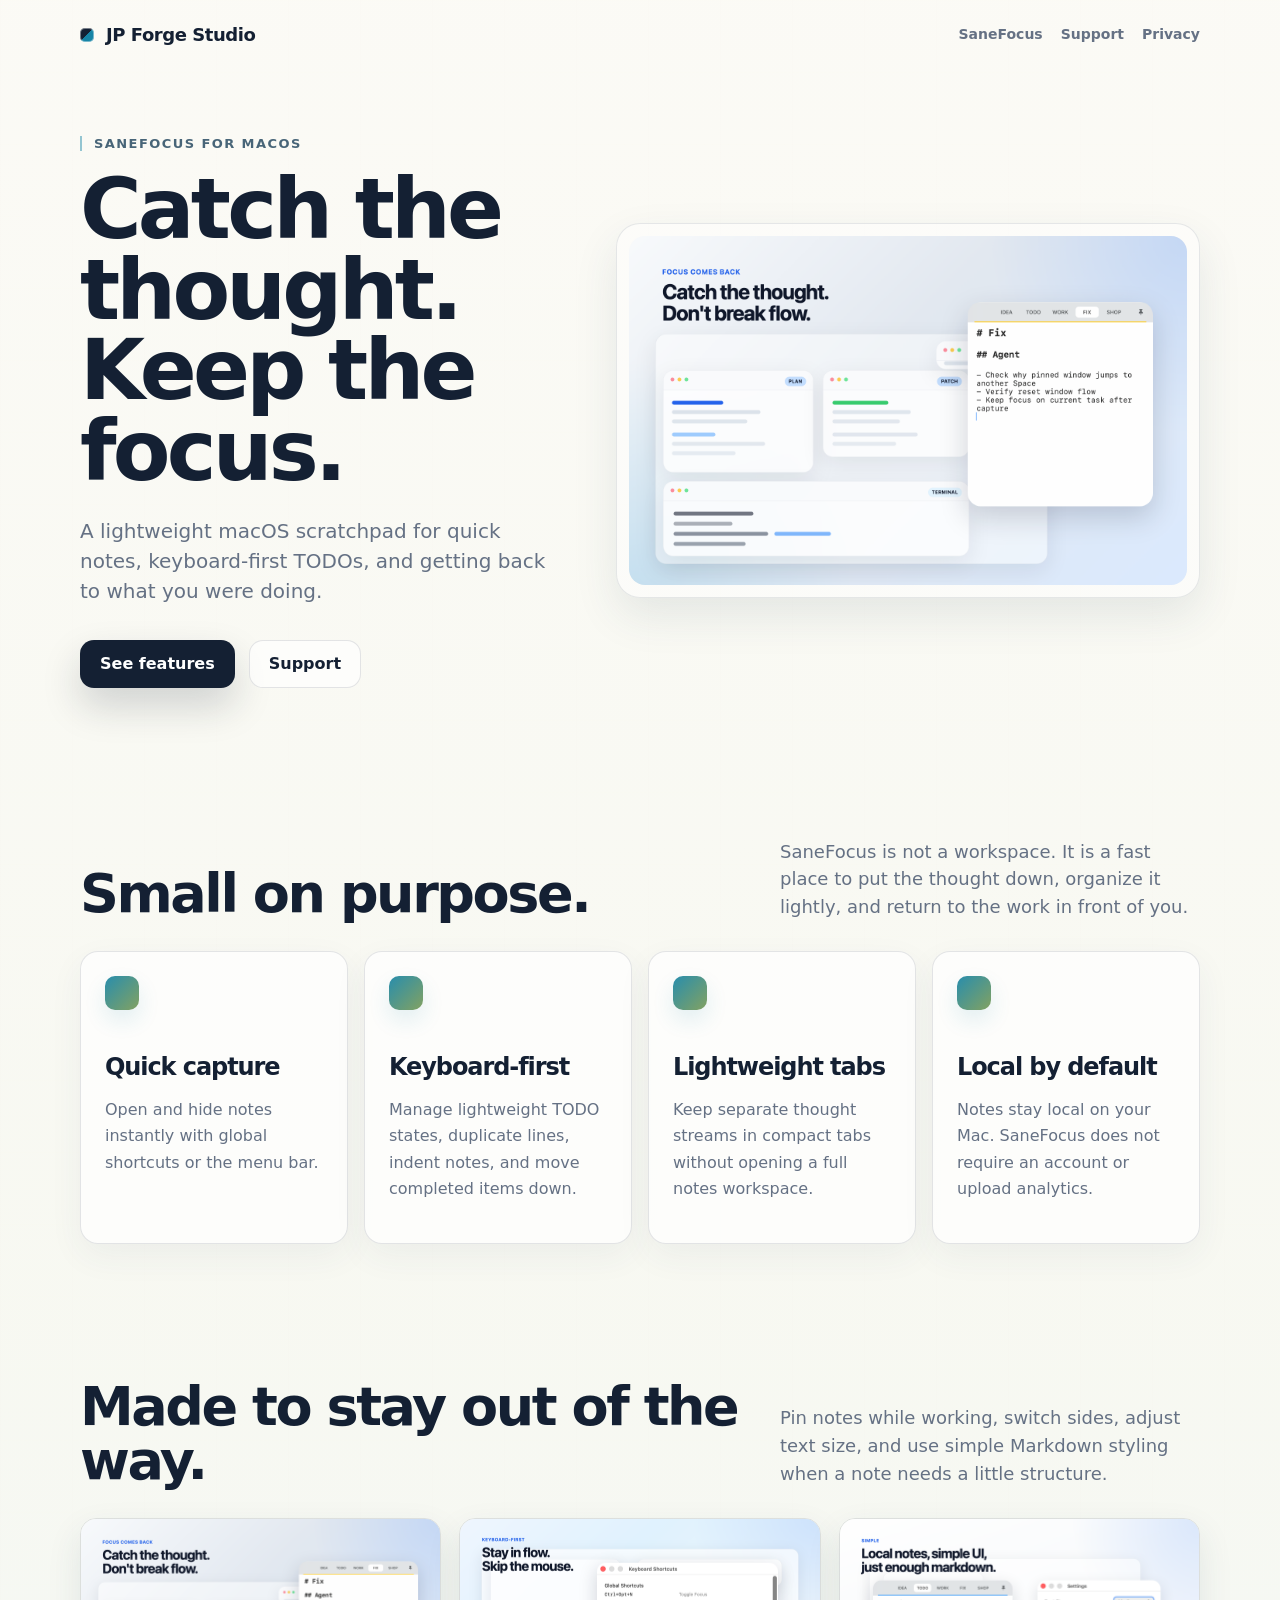
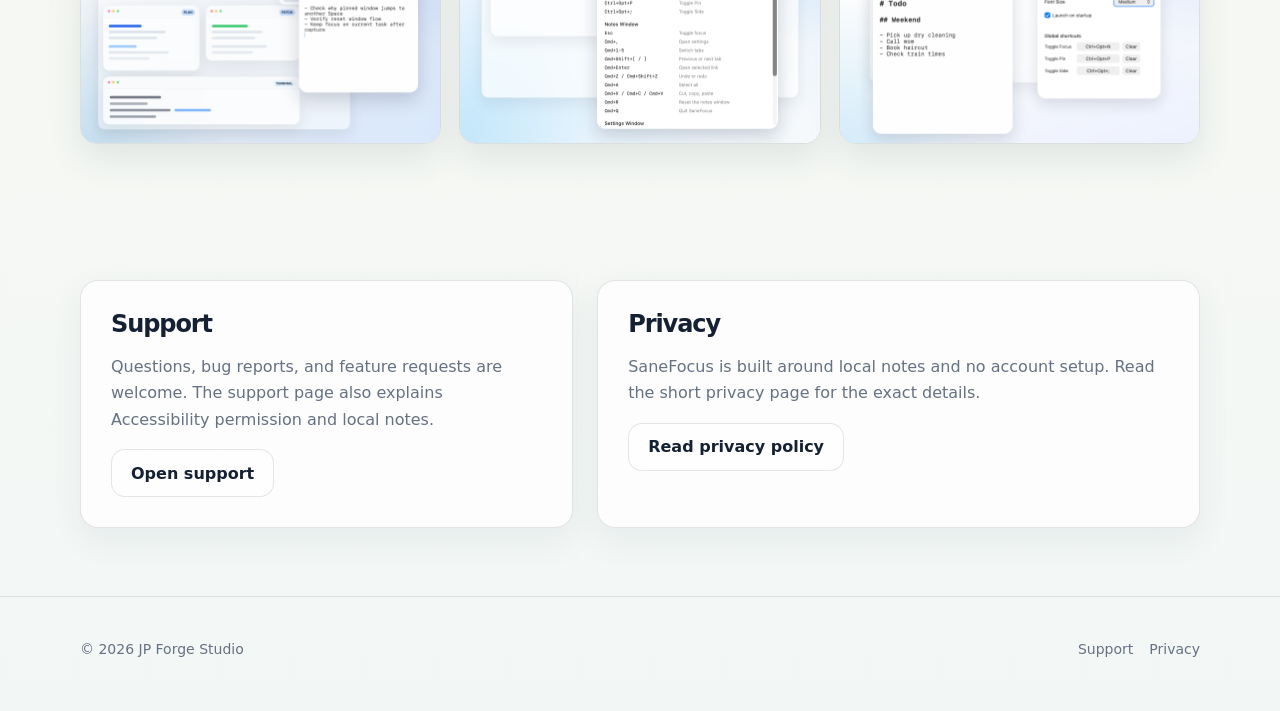
==== sanefocus/index.html @ fa5e4990 "Refine site visual tone" ====
<!doctype html>
<html lang="en">
  <head>
    <meta charset="utf-8">
    <meta name="viewport" content="width=device-width, initial-scale=1">
    <title>SaneFocus - Quick notes without losing focus</title>
    <meta name="description" content="SaneFocus is a lightweight macOS scratchpad for quick notes, keyboard-first TODOs, and getting back to what you were doing.">
    <link rel="icon" href="/assets/icons/favicon.svg" type="image/svg+xml">
    <link rel="stylesheet" href="/styles.css">
  </head>
  <body>
    <header class="shell nav">
      <a class="brand" href="/">
        <span class="brand-dot"></span>
        JP Forge Studio
      </a>
      <nav class="nav-links" aria-label="Main navigation">
        <a href="/sanefocus/">SaneFocus</a>
        <a href="/sanefocus/support/">Support</a>
        <a href="/sanefocus/privacy/">Privacy</a>
      </nav>
    </header>

    <main class="shell hero">
      <section>
        <div class="eyebrow">SaneFocus for macOS</div>
        <h1>Catch the thought. Keep the focus.</h1>
        <p class="lede">
          A lightweight macOS scratchpad for quick notes, keyboard-first TODOs,
          and getting back to what you were doing.
        </p>
        <div class="actions">
          <a class="button" href="#features">See features</a>
          <a class="button secondary" href="/sanefocus/support/">Support</a>
        </div>
      </section>
      <section class="hero-card" aria-label="SaneFocus app preview">
        <video src="/assets/sanefocus/01-app-preview.mp4" autoplay muted loop playsinline poster="/assets/sanefocus/02-focus-comes-back.png"></video>
      </section>
    </main>

    <section id="features" class="shell section">
      <div class="section-head">
        <h2>Small on purpose.</h2>
        <p>
          SaneFocus is not a workspace. It is a fast place to put the thought
          down, organize it lightly, and return to the work in front of you.
        </p>
      </div>
      <div class="feature-grid">
        <article class="feature">
          <div class="feature-mark"></div>
          <h3>Quick capture</h3>
          <p>Open and hide notes instantly with global shortcuts or the menu bar.</p>
        </article>
        <article class="feature">
          <div class="feature-mark"></div>
          <h3>Keyboard-first</h3>
          <p>Manage lightweight TODO states, duplicate lines, indent notes, and move completed items down.</p>
        </article>
        <article class="feature">
          <div class="feature-mark"></div>
          <h3>Lightweight tabs</h3>
          <p>Keep separate thought streams in compact tabs without opening a full notes workspace.</p>
        </article>
        <article class="feature">
          <div class="feature-mark"></div>
          <h3>Local by default</h3>
          <p>Notes stay local on your Mac. SaneFocus does not require an account or upload analytics.</p>
        </article>
      </div>
    </section>

    <section class="shell section">
      <div class="section-head">
        <h2>Made to stay out of the way.</h2>
        <p>
          Pin notes while working, switch sides, adjust text size, and use
          simple Markdown styling when a note needs a little structure.
        </p>
      </div>
      <div class="media-grid">
        <img src="/assets/sanefocus/02-focus-comes-back.png" alt="SaneFocus focus restoration screenshot">
        <img src="/assets/sanefocus/03-keyboard-first.png" alt="SaneFocus keyboard-first screenshot">
        <img src="/assets/sanefocus/04-simple-local.png" alt="SaneFocus local notes screenshot">
      </div>
    </section>

    <section class="shell section">
      <div class="split">
        <article class="card">
          <h3>Support</h3>
          <p>
            Questions, bug reports, and feature requests are welcome. The
            support page also explains Accessibility permission and local notes.
          </p>
          <a class="button secondary" href="/sanefocus/support/">Open support</a>
        </article>
        <article class="card">
          <h3>Privacy</h3>
          <p>
            SaneFocus is built around local notes and no account setup. Read
            the short privacy page for the exact details.
          </p>
          <a class="button secondary" href="/sanefocus/privacy/">Read privacy policy</a>
        </article>
      </div>
    </section>

    <footer class="footer">
      <div class="shell footer-inner">
        <span>© 2026 JP Forge Studio</span>
        <div class="footer-links">
          <a href="/sanefocus/support/">Support</a>
          <a href="/sanefocus/privacy/">Privacy</a>
        </div>
      </div>
    </footer>
  </body>
</html>
---- styles.css ----
:root {
  --paper: #fbfaf5;
  --paper-soft: #f3f7f2;
  --ink: #142033;
  --muted: #657184;
  --line: rgba(63, 76, 96, 0.14);
  --cyan: #1684a6;
  --green: #789a54;
  --sun: #d7ad45;
  --rose: #c96372;
  --card: rgba(255, 255, 255, 0.70);
  --shadow: 0 18px 44px rgba(43, 68, 93, 0.10);
  --font-display: "Avenir Next", "SF Pro Display", ui-sans-serif, system-ui, sans-serif;
  --font-body: "SF Pro Text", "Avenir Next", ui-sans-serif, system-ui, sans-serif;
}

* {
  box-sizing: border-box;
}

html {
  background: var(--paper);
  color: var(--ink);
  font-family: var(--font-body);
  scroll-behavior: smooth;
}

body {
  margin: 0;
  min-height: 100vh;
  background:
    linear-gradient(180deg, rgba(251, 250, 245, 0.96) 0%, rgba(247, 248, 241, 0.96) 58%, rgba(242, 247, 246, 0.96) 100%),
    linear-gradient(90deg, rgba(20, 32, 51, 0.035) 1px, transparent 1px),
    linear-gradient(180deg, rgba(20, 32, 51, 0.028) 1px, transparent 1px);
  background-size: auto, 72px 72px, 72px 72px;
}

a {
  color: inherit;
}

.shell {
  width: min(1120px, calc(100% - 40px));
  margin: 0 auto;
}

.nav {
  display: flex;
  align-items: center;
  justify-content: space-between;
  padding: 24px 0 18px;
}

.brand {
  display: inline-flex;
  align-items: center;
  gap: 12px;
  text-decoration: none;
  font-family: var(--font-display);
  font-size: 18px;
  font-weight: 800;
  letter-spacing: -0.025em;
}

.brand-dot {
  width: 14px;
  height: 14px;
  border-radius: 5px;
  background: linear-gradient(135deg, var(--ink) 0 47%, var(--cyan) 48% 100%);
  box-shadow: inset 0 0 0 1px rgba(255, 255, 255, 0.42);
}

.nav-links {
  display: flex;
  gap: 18px;
  color: var(--muted);
  font-size: 14px;
  font-weight: 700;
}

.nav-links a {
  border-bottom: 1px solid transparent;
  text-decoration: none;
}

.nav-links a:hover {
  border-color: rgba(20, 32, 51, 0.22);
  color: var(--ink);
}

.hero {
  display: grid;
  grid-template-columns: minmax(0, 0.9fr) minmax(0, 1.1fr);
  gap: 58px;
  align-items: center;
  padding: 70px 0 82px;
}

.eyebrow {
  display: inline-flex;
  align-items: center;
  gap: 8px;
  margin-bottom: 18px;
  padding: 0 0 0 12px;
  border: 0;
  border-left: 2px solid rgba(22, 132, 166, 0.45);
  border-radius: 0;
  background: transparent;
  color: #486578;
  font-size: 13px;
  font-weight: 800;
  letter-spacing: 0.11em;
  text-transform: uppercase;
}

h1,
h2,
h3 {
  margin: 0;
  font-family: var(--font-display);
  letter-spacing: -0.045em;
}

h1 {
  max-width: 760px;
  font-size: clamp(46px, 7vw, 84px);
  line-height: 0.96;
}

h2 {
  font-size: clamp(32px, 4.6vw, 54px);
  line-height: 1;
}

h3 {
  font-size: 24px;
  line-height: 1.12;
}

.lede {
  max-width: 650px;
  margin: 24px 0 0;
  color: var(--muted);
  font-size: 20px;
  line-height: 1.5;
}

.actions {
  display: flex;
  flex-wrap: wrap;
  gap: 14px;
  margin-top: 34px;
}

.button {
  display: inline-flex;
  align-items: center;
  justify-content: center;
  min-height: 48px;
  padding: 0 19px;
  border-radius: 14px;
  border: 1px solid transparent;
  background: var(--ink);
  color: #fff;
  font-weight: 800;
  text-decoration: none;
  box-shadow: 0 18px 38px rgba(20, 32, 51, 0.18);
}

.button.secondary {
  background: rgba(255, 255, 255, 0.64);
  color: var(--ink);
  border-color: var(--line);
  box-shadow: none;
}

.hero-card {
  position: relative;
  padding: 12px;
  border: 1px solid rgba(63, 76, 96, 0.12);
  border-radius: 24px;
  background: rgba(255, 255, 255, 0.42);
  box-shadow: var(--shadow);
}

.hero-card video,
.hero-card img,
.media-grid img {
  display: block;
  width: 100%;
  border-radius: 16px;
}

.section {
  padding: 68px 0;
}

.section-head {
  display: flex;
  align-items: end;
  justify-content: space-between;
  gap: 28px;
  margin-bottom: 30px;
}

.section-head p {
  max-width: 420px;
  margin: 0;
  color: var(--muted);
  font-size: 18px;
  line-height: 1.55;
}

.feature-grid {
  display: grid;
  grid-template-columns: repeat(4, minmax(0, 1fr));
  gap: 16px;
}

.feature {
  min-height: 230px;
  padding: 24px;
  border: 1px solid var(--line);
  border-radius: 18px;
  background: var(--card);
  box-shadow: 0 12px 34px rgba(47, 74, 96, 0.06);
}

.feature-mark {
  width: 34px;
  height: 34px;
  margin-bottom: 44px;
  border-radius: 10px;
  background: linear-gradient(135deg, rgba(22, 132, 166, 0.92), rgba(120, 154, 84, 0.92));
  box-shadow: 0 10px 22px rgba(22, 132, 166, 0.12);
}

.feature p,
.card p,
.doc p,
.doc li {
  color: var(--muted);
  line-height: 1.65;
}

.media-grid {
  display: grid;
  grid-template-columns: repeat(3, minmax(0, 1fr));
  gap: 18px;
}

.media-grid img {
  border: 1px solid var(--line);
  box-shadow: 0 14px 34px rgba(43, 68, 93, 0.10);
}

.split {
  display: grid;
  grid-template-columns: 0.9fr 1.1fr;
  gap: 24px;
}

.card,
.doc {
  border: 1px solid var(--line);
  border-radius: 18px;
  background: var(--card);
  box-shadow: 0 12px 34px rgba(43, 68, 93, 0.07);
}

.card {
  padding: 30px;
}

.doc {
  max-width: 820px;
  margin: 48px auto 92px;
  padding: 42px;
}

.doc h1 {
  font-size: clamp(40px, 6.5vw, 68px);
}

.doc h2 {
  margin-top: 38px;
  font-size: 30px;
}

.doc a {
  color: #096b9b;
  font-weight: 800;
}

.footer {
  padding: 44px 0 54px;
  border-top: 1px solid var(--line);
  color: var(--muted);
  font-size: 14px;
}

.footer-inner {
  display: flex;
  justify-content: space-between;
  gap: 18px;
}

.footer-links {
  display: flex;
  gap: 16px;
}

.footer a {
  text-decoration: none;
}

@media (max-width: 880px) {
  .shell {
    width: min(100% - 32px, 1120px);
  }

  .hero,
  .split {
    grid-template-columns: 1fr;
  }

  .hero {
    gap: 34px;
    padding: 44px 0 54px;
  }

  h1 {
    font-size: clamp(42px, 13vw, 64px);
  }

  h2 {
    font-size: clamp(30px, 9vw, 44px);
  }

  .lede {
    font-size: 18px;
  }

  .feature-grid,
  .media-grid {
    grid-template-columns: 1fr;
  }

  .section-head,
  .footer-inner {
    align-items: start;
    flex-direction: column;
  }

  .nav {
    align-items: start;
    gap: 20px;
    flex-direction: column;
  }

  .nav-links {
    flex-wrap: wrap;
  }

  .section {
    padding: 52px 0;
  }

  .doc {
    margin: 32px auto 68px;
    padding: 30px 24px;
  }
}
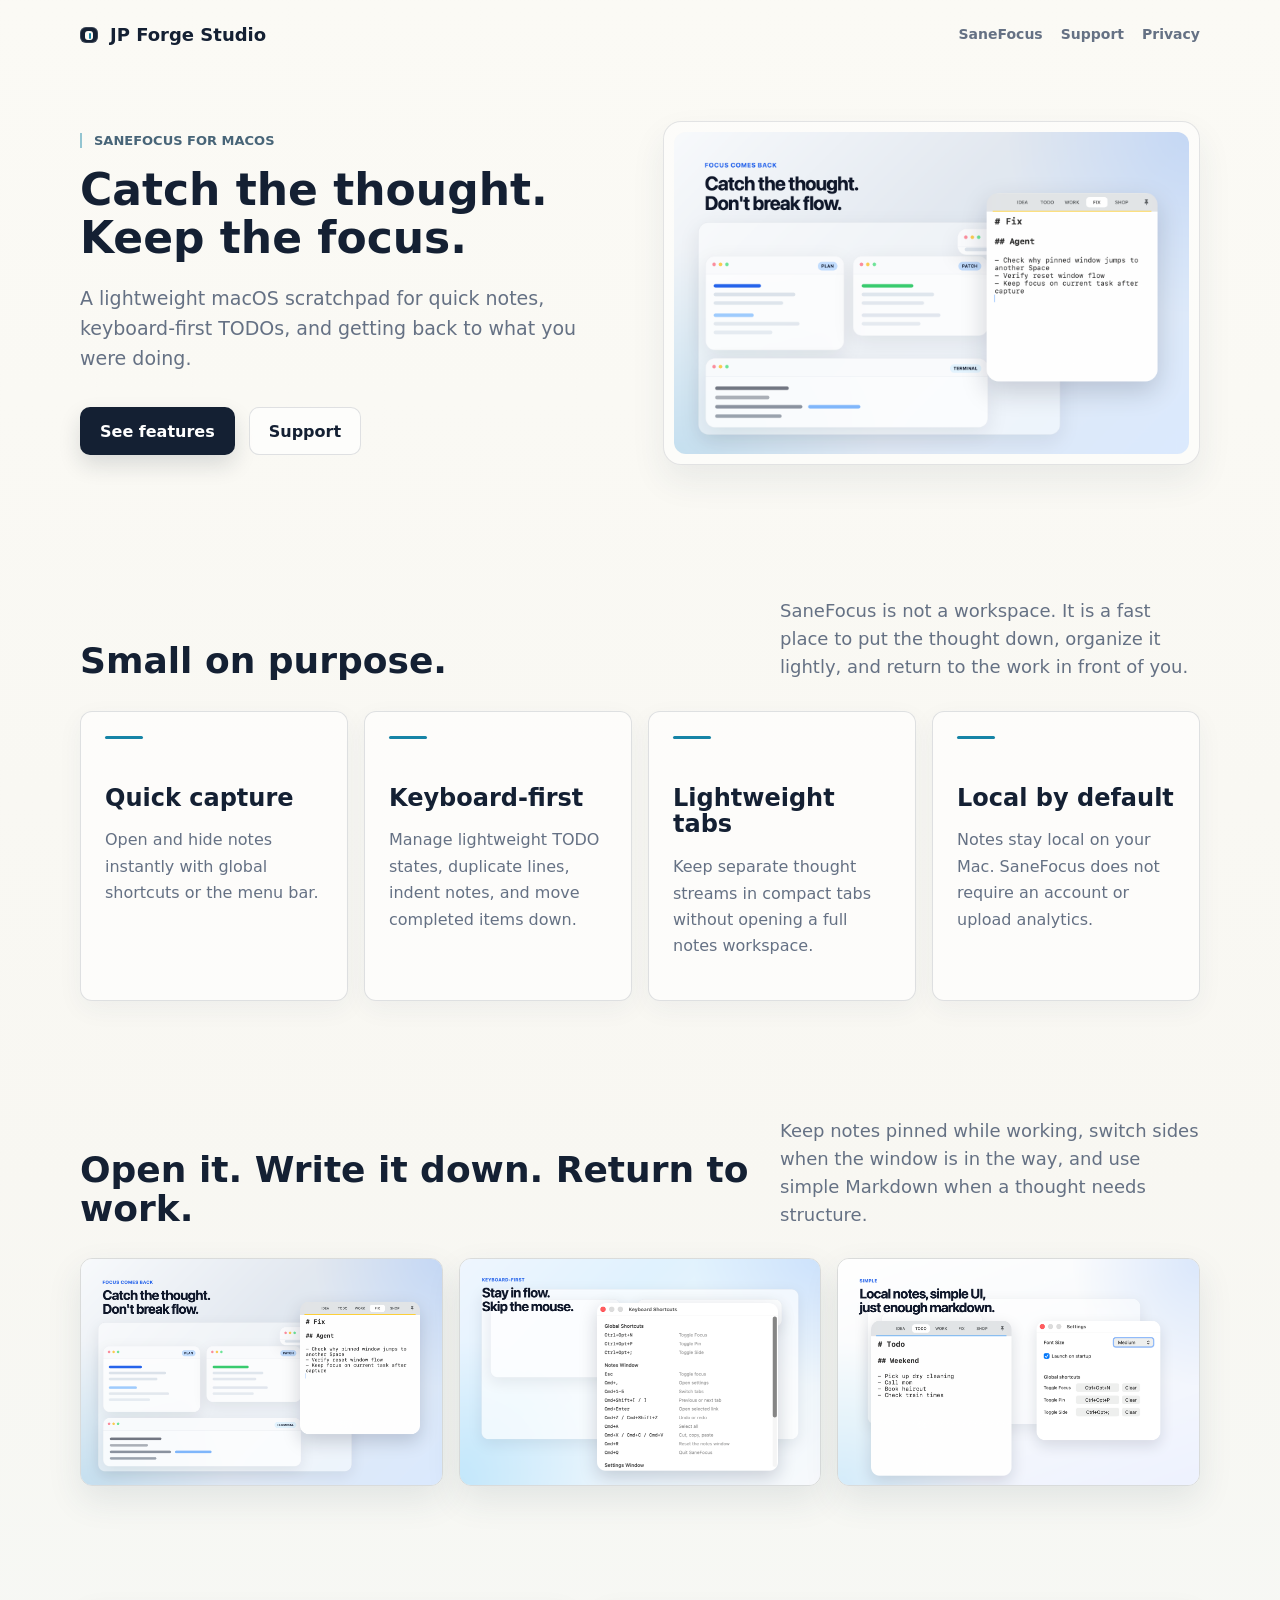
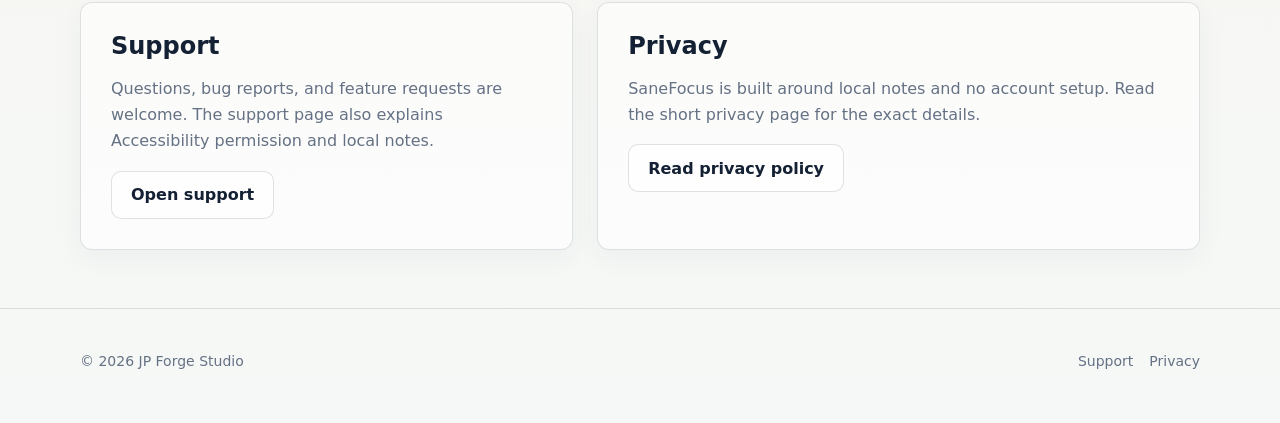
==== commit c086de33: "Refine SaneFocus site tone Unify the homepage and product page around the SaneFocus tagline, then qu" ====
--- a/sanefocus/index.html
+++ b/sanefocus/index.html
@@ -24,7 +24,7 @@
     <main class="shell hero">
       <section>
         <div class="eyebrow">SaneFocus for macOS</div>
-        <h1>Catch the thought. Keep the focus.</h1>
+        <h1>Catch the thought.<br>Keep the focus.</h1>
         <p class="lede">
           A lightweight macOS scratchpad for quick notes, keyboard-first TODOs,
           and getting back to what you were doing.
@@ -73,10 +73,10 @@
 
     <section class="shell section">
       <div class="section-head">
-        <h2>Made to stay out of the way.</h2>
+        <h2>Open it. Write it down. Return to work.</h2>
         <p>
-          Pin notes while working, switch sides, adjust text size, and use
-          simple Markdown styling when a note needs a little structure.
+          Keep notes pinned while working, switch sides when the window is in
+          the way, and use simple Markdown when a thought needs structure.
         </p>
       </div>
       <div class="media-grid">
--- a/styles.css
+++ b/styles.css
@@ -1,15 +1,19 @@
 :root {
   --paper: #fbfaf5;
-  --paper-soft: #f3f7f2;
+  --paper-soft: #f6f4ee;
   --ink: #142033;
   --muted: #657184;
-  --line: rgba(63, 76, 96, 0.14);
+  --line: rgba(63, 76, 96, 0.16);
   --cyan: #1684a6;
   --green: #789a54;
   --sun: #d7ad45;
   --rose: #c96372;
-  --card: rgba(255, 255, 255, 0.70);
-  --shadow: 0 18px 44px rgba(43, 68, 93, 0.10);
+  --card: rgba(255, 255, 255, 0.58);
+  --shadow: 0 16px 34px rgba(43, 68, 93, 0.08);
+  --shadow-soft: 0 8px 26px rgba(43, 68, 93, 0.05);
+  --radius-sm: 10px;
+  --radius: 12px;
+  --radius-lg: 18px;
   --font-display: "Avenir Next", "SF Pro Display", ui-sans-serif, system-ui, sans-serif;
   --font-body: "SF Pro Text", "Avenir Next", ui-sans-serif, system-ui, sans-serif;
 }
@@ -29,10 +33,10 @@
   margin: 0;
   min-height: 100vh;
   background:
-    linear-gradient(180deg, rgba(251, 250, 245, 0.96) 0%, rgba(247, 248, 241, 0.96) 58%, rgba(242, 247, 246, 0.96) 100%),
-    linear-gradient(90deg, rgba(20, 32, 51, 0.035) 1px, transparent 1px),
-    linear-gradient(180deg, rgba(20, 32, 51, 0.028) 1px, transparent 1px);
-  background-size: auto, 72px 72px, 72px 72px;
+    linear-gradient(180deg, rgba(251, 250, 245, 0.98) 0%, rgba(248, 247, 242, 0.98) 58%, rgba(245, 248, 246, 0.98) 100%),
+    linear-gradient(90deg, rgba(20, 32, 51, 0.018) 1px, transparent 1px),
+    linear-gradient(180deg, rgba(20, 32, 51, 0.014) 1px, transparent 1px);
+  background-size: auto, 96px 96px, 96px 96px;
 }
 
 a {
@@ -59,15 +63,35 @@
   font-family: var(--font-display);
   font-size: 18px;
   font-weight: 800;
-  letter-spacing: -0.025em;
+  letter-spacing: 0;
 }
 
 .brand-dot {
-  width: 14px;
-  height: 14px;
-  border-radius: 5px;
-  background: linear-gradient(135deg, var(--ink) 0 47%, var(--cyan) 48% 100%);
-  box-shadow: inset 0 0 0 1px rgba(255, 255, 255, 0.42);
+  position: relative;
+  width: 18px;
+  height: 16px;
+  border-radius: 6px;
+  background: var(--ink);
+  box-shadow: inset 0 0 0 1px rgba(255, 255, 255, 0.16);
+}
+
+.brand-dot::before {
+  position: absolute;
+  inset: 4px 5px 3px;
+  border-radius: 3px;
+  background: var(--paper);
+  content: "";
+}
+
+.brand-dot::after {
+  position: absolute;
+  right: 7px;
+  bottom: 4px;
+  width: 2px;
+  height: 6px;
+  border-radius: 999px;
+  background: var(--cyan);
+  content: "";
 }
 
 .nav-links {
@@ -90,10 +114,10 @@
 
 .hero {
   display: grid;
-  grid-template-columns: minmax(0, 0.9fr) minmax(0, 1.1fr);
-  gap: 58px;
+  grid-template-columns: minmax(0, 1fr) minmax(360px, 1fr);
+  gap: 46px;
   align-items: center;
-  padding: 70px 0 82px;
+  padding: 58px 0 74px;
 }
 
 .eyebrow {
@@ -109,7 +133,7 @@
   color: #486578;
   font-size: 13px;
   font-weight: 800;
-  letter-spacing: 0.11em;
+  letter-spacing: 0;
   text-transform: uppercase;
 }
 
@@ -118,18 +142,18 @@
 h3 {
   margin: 0;
   font-family: var(--font-display);
-  letter-spacing: -0.045em;
+  letter-spacing: 0;
 }
 
 h1 {
-  max-width: 760px;
-  font-size: clamp(46px, 7vw, 84px);
-  line-height: 0.96;
+  max-width: 620px;
+  font-size: 44px;
+  line-height: 1.08;
 }
 
 h2 {
-  font-size: clamp(32px, 4.6vw, 54px);
-  line-height: 1;
+  font-size: 36px;
+  line-height: 1.08;
 }
 
 h3 {
@@ -138,11 +162,11 @@
 }
 
 .lede {
-  max-width: 650px;
-  margin: 24px 0 0;
+  max-width: 590px;
+  margin: 22px 0 0;
   color: var(--muted);
-  font-size: 20px;
-  line-height: 1.5;
+  font-size: 19px;
+  line-height: 1.58;
 }
 
 .actions {
@@ -158,13 +182,13 @@
   justify-content: center;
   min-height: 48px;
   padding: 0 19px;
-  border-radius: 14px;
+  border-radius: var(--radius-sm);
   border: 1px solid transparent;
   background: var(--ink);
   color: #fff;
   font-weight: 800;
   text-decoration: none;
-  box-shadow: 0 18px 38px rgba(20, 32, 51, 0.18);
+  box-shadow: 0 10px 22px rgba(20, 32, 51, 0.14);
 }
 
 .button.secondary {
@@ -176,10 +200,12 @@
 
 .hero-card {
   position: relative;
-  padding: 12px;
-  border: 1px solid rgba(63, 76, 96, 0.12);
-  border-radius: 24px;
-  background: rgba(255, 255, 255, 0.42);
+  justify-self: end;
+  max-width: 650px;
+  padding: 10px;
+  border: 1px solid rgba(63, 76, 96, 0.14);
+  border-radius: var(--radius-lg);
+  background: rgba(255, 255, 255, 0.48);
   box-shadow: var(--shadow);
 }
 
@@ -188,11 +214,11 @@
 .media-grid img {
   display: block;
   width: 100%;
-  border-radius: 16px;
+  border-radius: var(--radius);
 }
 
 .section {
-  padding: 68px 0;
+  padding: 58px 0;
 }
 
 .section-head {
@@ -218,21 +244,21 @@
 }
 
 .feature {
-  min-height: 230px;
+  min-height: 212px;
   padding: 24px;
   border: 1px solid var(--line);
-  border-radius: 18px;
+  border-radius: var(--radius);
   background: var(--card);
-  box-shadow: 0 12px 34px rgba(47, 74, 96, 0.06);
+  box-shadow: var(--shadow-soft);
 }
 
 .feature-mark {
-  width: 34px;
-  height: 34px;
-  margin-bottom: 44px;
-  border-radius: 10px;
-  background: linear-gradient(135deg, rgba(22, 132, 166, 0.92), rgba(120, 154, 84, 0.92));
-  box-shadow: 0 10px 22px rgba(22, 132, 166, 0.12);
+  width: 38px;
+  height: 3px;
+  margin-bottom: 46px;
+  border-radius: 999px;
+  background: var(--cyan);
+  box-shadow: none;
 }
 
 .feature p,
@@ -246,7 +272,7 @@
 .media-grid {
   display: grid;
   grid-template-columns: repeat(3, minmax(0, 1fr));
-  gap: 18px;
+  gap: 16px;
 }
 
 .media-grid img {
@@ -263,9 +289,9 @@
 .card,
 .doc {
   border: 1px solid var(--line);
-  border-radius: 18px;
+  border-radius: var(--radius);
   background: var(--card);
-  box-shadow: 0 12px 34px rgba(43, 68, 93, 0.07);
+  box-shadow: var(--shadow-soft);
 }
 
 .card {
@@ -279,12 +305,18 @@
 }
 
 .doc h1 {
-  font-size: clamp(40px, 6.5vw, 68px);
+  font-size: 46px;
 }
 
 .doc h2 {
-  margin-top: 38px;
+  margin-top: 46px;
+  margin-bottom: 18px;
   font-size: 30px;
+}
+
+.doc h3 {
+  margin-top: 26px;
+  margin-bottom: 10px;
 }
 
 .doc a {
@@ -325,20 +357,26 @@
   }
 
   .hero {
-    gap: 34px;
-    padding: 44px 0 54px;
+    gap: 32px;
+    padding: 42px 0 56px;
   }
 
   h1 {
-    font-size: clamp(42px, 13vw, 64px);
+    font-size: 42px;
+    line-height: 1.05;
   }
 
   h2 {
-    font-size: clamp(30px, 9vw, 44px);
+    font-size: 32px;
   }
 
   .lede {
     font-size: 18px;
+  }
+
+  .hero-card {
+    justify-self: start;
+    max-width: 660px;
   }
 
   .feature-grid,
@@ -371,3 +409,30 @@
     padding: 30px 24px;
   }
 }
+
+@media (max-width: 560px) {
+  .shell {
+    width: min(100% - 28px, 1120px);
+  }
+
+  .hero {
+    padding-top: 32px;
+  }
+
+  h1,
+  .doc h1 {
+    font-size: 36px;
+  }
+
+  h2 {
+    font-size: 31px;
+  }
+
+  .actions {
+    gap: 10px;
+  }
+
+  .button {
+    width: 100%;
+  }
+}
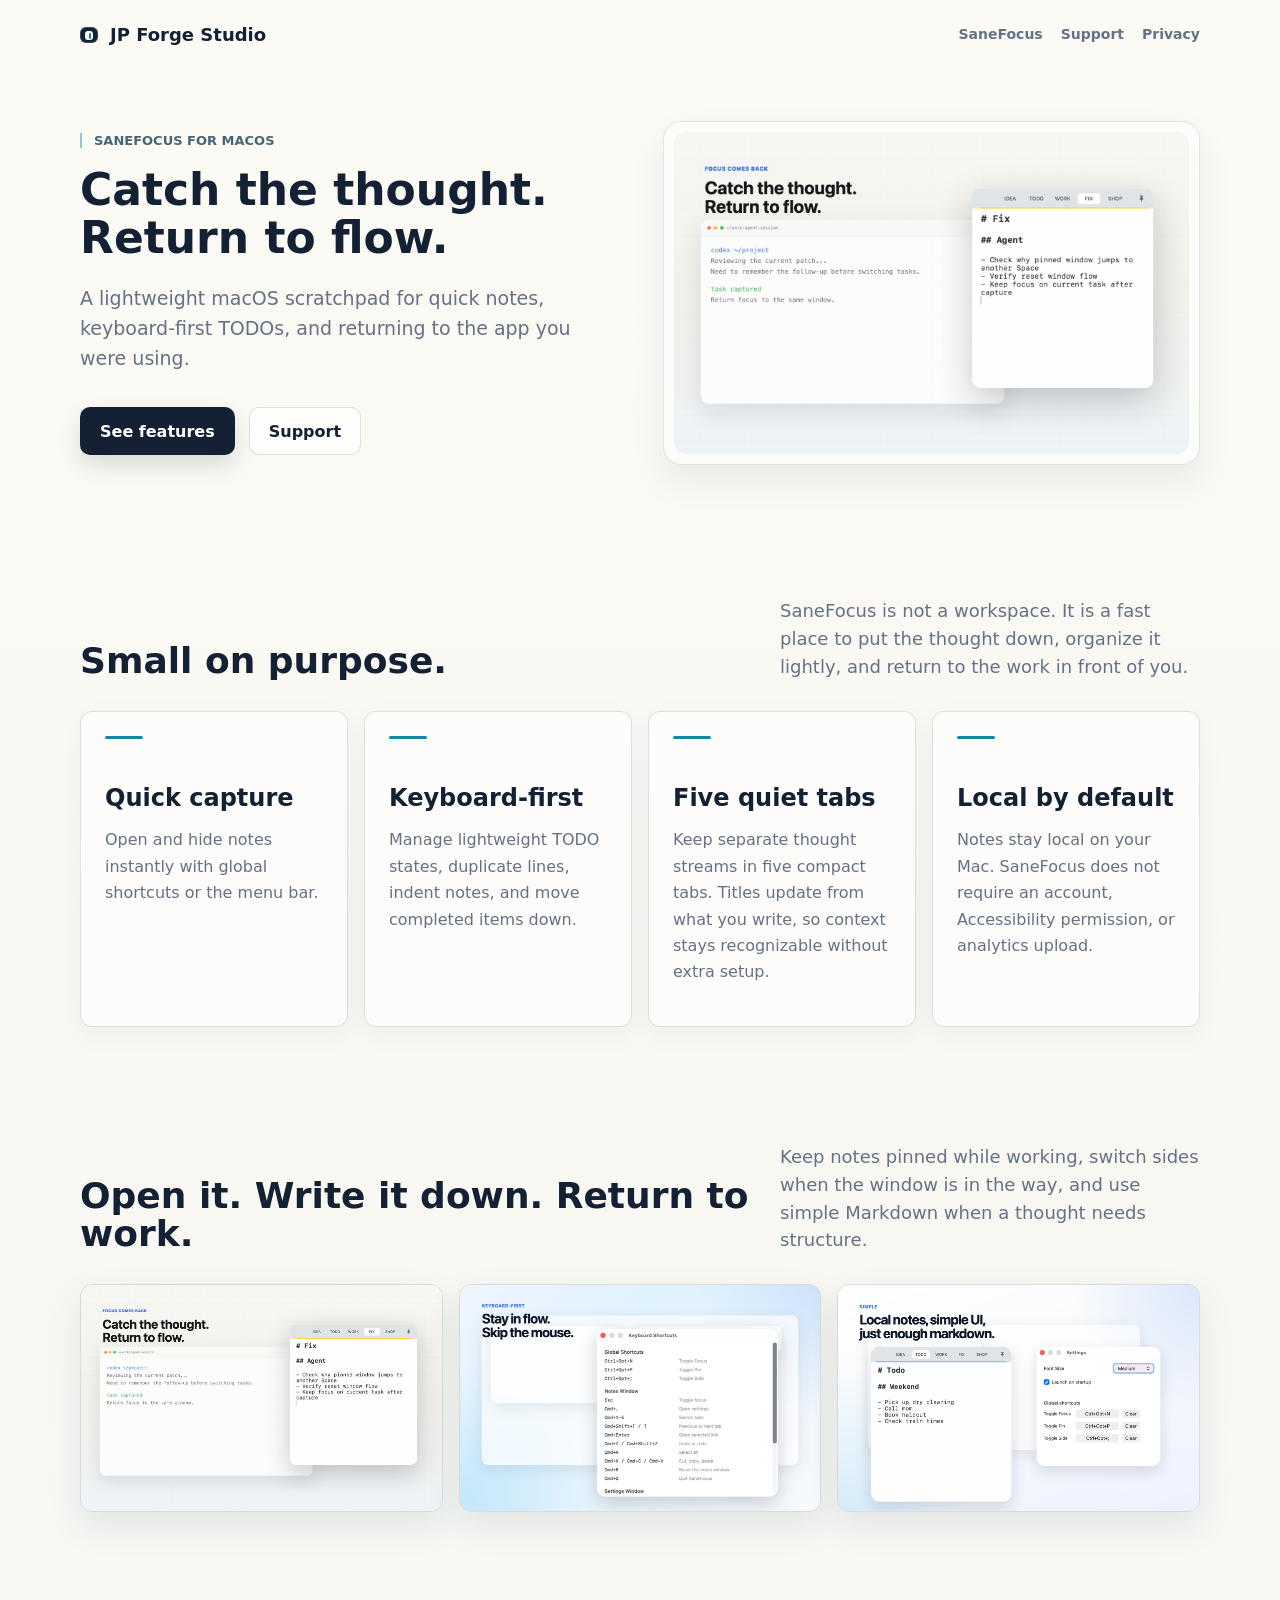
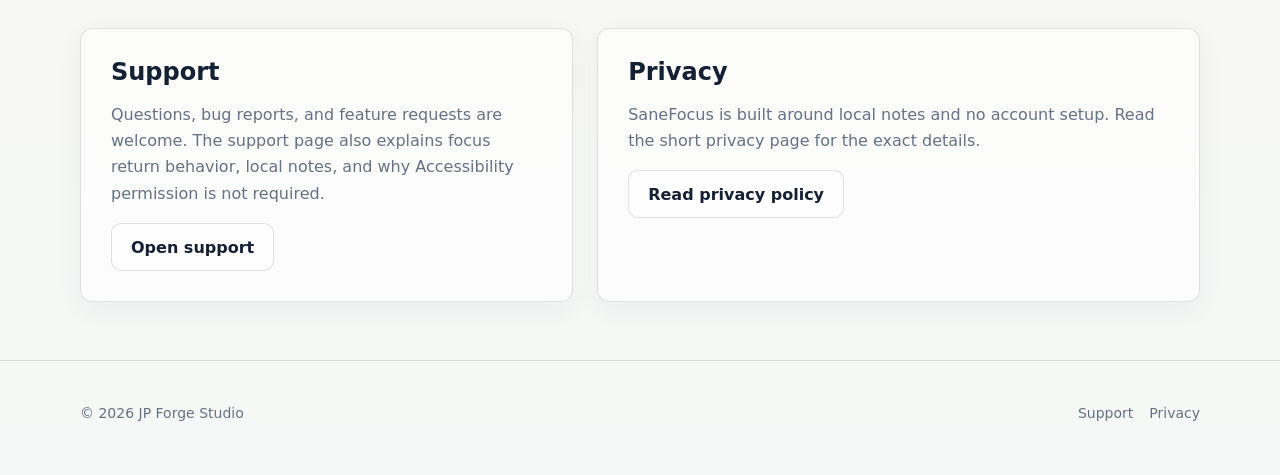
==== commit e6f059fd: "Update SaneFocus launch copy" ====
--- a/sanefocus/index.html
+++ b/sanefocus/index.html
@@ -3,8 +3,8 @@
   <head>
     <meta charset="utf-8">
     <meta name="viewport" content="width=device-width, initial-scale=1">
-    <title>SaneFocus - Quick notes without losing focus</title>
-    <meta name="description" content="SaneFocus is a lightweight macOS scratchpad for quick notes, keyboard-first TODOs, and getting back to what you were doing.">
+    <title>SaneFocus - Quick notes, then back to flow</title>
+    <meta name="description" content="SaneFocus is a lightweight macOS scratchpad for quick notes, keyboard-first TODOs, and returning to flow.">
     <link rel="icon" href="/assets/icons/favicon.svg" type="image/svg+xml">
     <link rel="stylesheet" href="/styles.css">
   </head>
@@ -24,10 +24,10 @@
     <main class="shell hero">
       <section>
         <div class="eyebrow">SaneFocus for macOS</div>
-        <h1>Catch the thought.<br>Keep the focus.</h1>
+        <h1>Catch the thought.<br>Return to flow.</h1>
         <p class="lede">
           A lightweight macOS scratchpad for quick notes, keyboard-first TODOs,
-          and getting back to what you were doing.
+          and returning to the app you were using.
         </p>
         <div class="actions">
           <a class="button" href="#features">See features</a>
@@ -35,7 +35,7 @@
         </div>
       </section>
       <section class="hero-card" aria-label="SaneFocus app preview">
-        <video src="/assets/sanefocus/01-app-preview.mp4" autoplay muted loop playsinline poster="/assets/sanefocus/02-focus-comes-back.png"></video>
+        <img src="/assets/sanefocus/02-focus-comes-back.png" alt="SaneFocus app screenshot">
       </section>
     </main>
 
@@ -60,13 +60,13 @@
         </article>
         <article class="feature">
           <div class="feature-mark"></div>
-          <h3>Lightweight tabs</h3>
-          <p>Keep separate thought streams in compact tabs without opening a full notes workspace.</p>
+          <h3>Five quiet tabs</h3>
+          <p>Keep separate thought streams in five compact tabs. Titles update from what you write, so context stays recognizable without extra setup.</p>
         </article>
         <article class="feature">
           <div class="feature-mark"></div>
           <h3>Local by default</h3>
-          <p>Notes stay local on your Mac. SaneFocus does not require an account or upload analytics.</p>
+          <p>Notes stay local on your Mac. SaneFocus does not require an account, Accessibility permission, or analytics upload.</p>
         </article>
       </div>
     </section>
@@ -92,7 +92,8 @@
           <h3>Support</h3>
           <p>
             Questions, bug reports, and feature requests are welcome. The
-            support page also explains Accessibility permission and local notes.
+            support page also explains focus return behavior, local notes, and
+            why Accessibility permission is not required.
           </p>
           <a class="button secondary" href="/sanefocus/support/">Open support</a>
         </article>
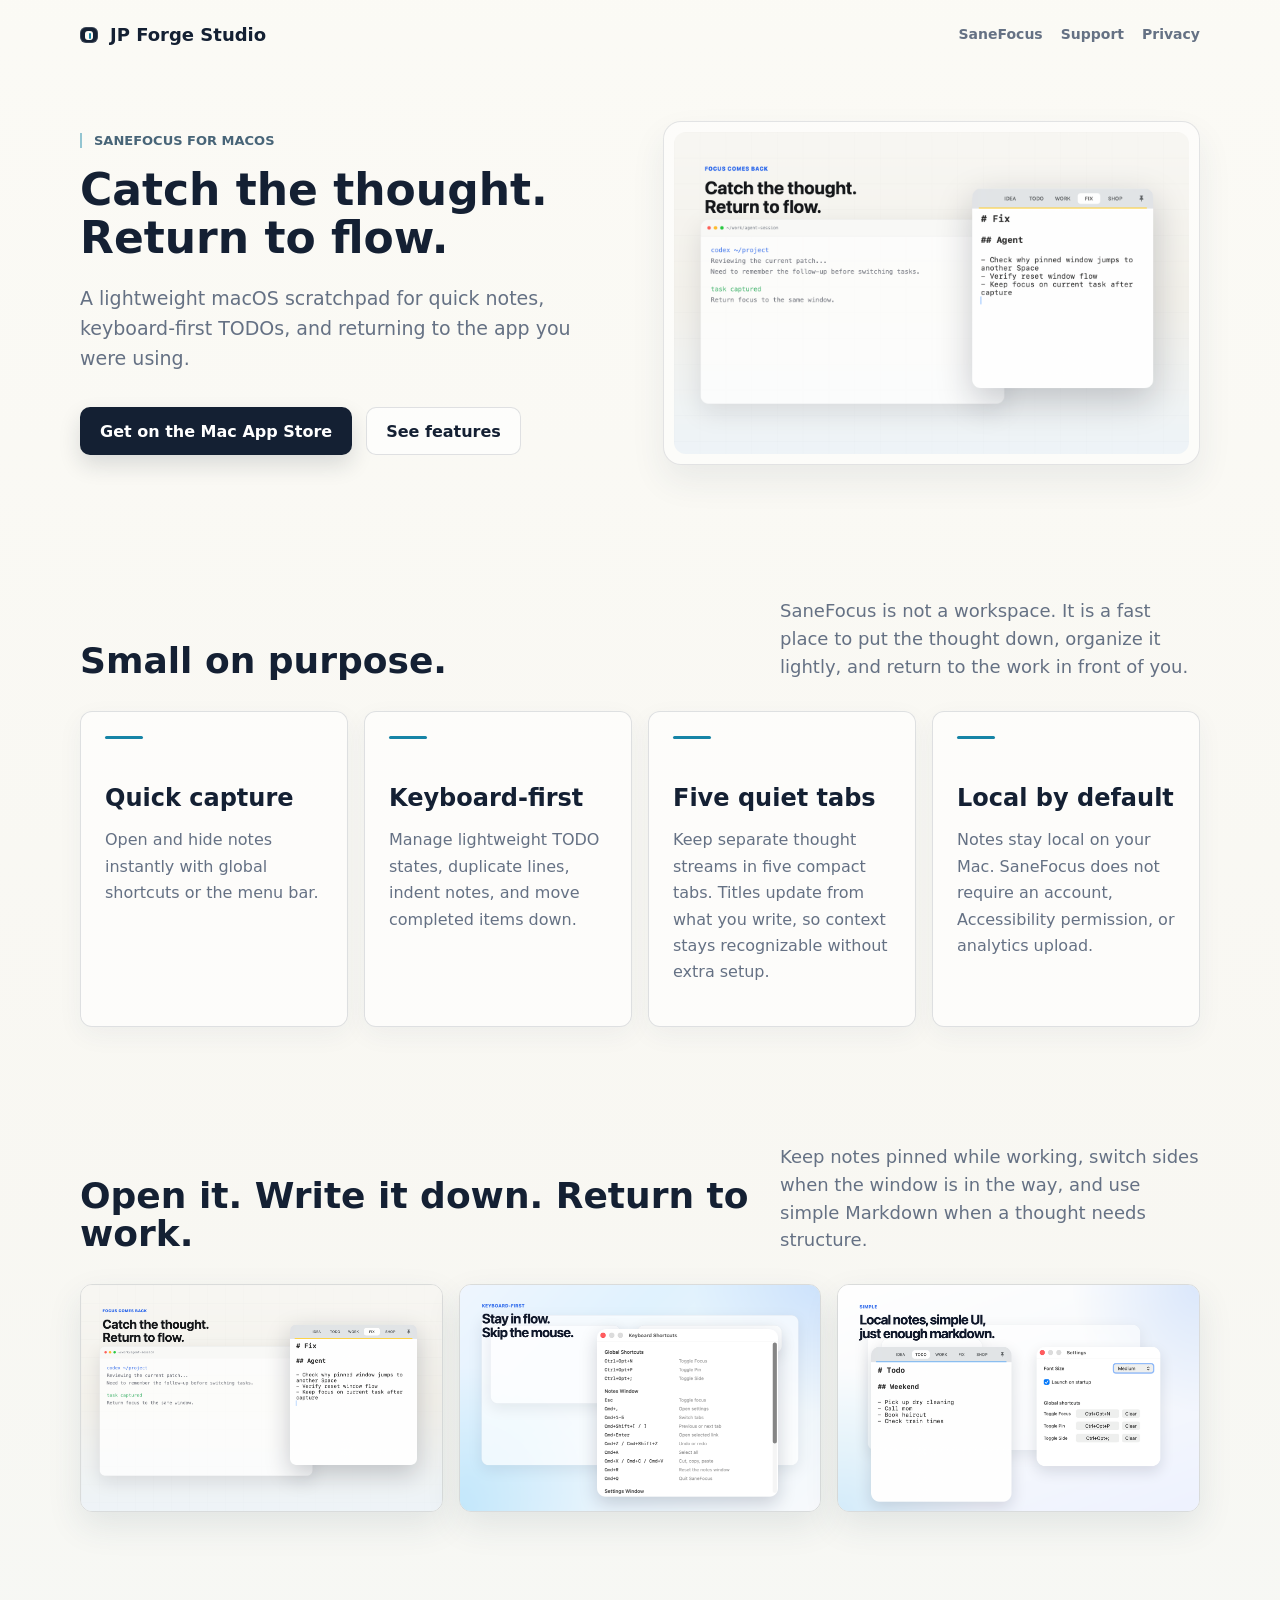
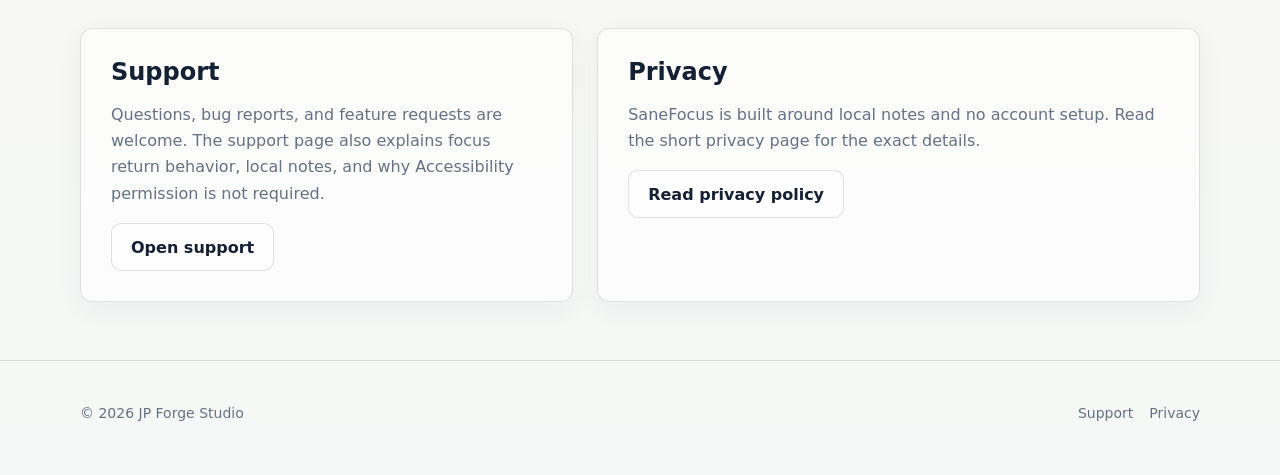
==== commit d9f9785c: "Add App Store website links" ====
--- a/sanefocus/index.html
+++ b/sanefocus/index.html
@@ -30,8 +30,8 @@
           and returning to the app you were using.
         </p>
         <div class="actions">
-          <a class="button" href="#features">See features</a>
-          <a class="button secondary" href="/sanefocus/support/">Support</a>
+          <a class="button" href="https://apps.apple.com/us/app/sanefocus/id6764035093?mt=12" target="_blank" rel="noopener">Get on the Mac App Store</a>
+          <a class="button secondary" href="#features">See features</a>
         </div>
       </section>
       <section class="hero-card" aria-label="SaneFocus app preview">
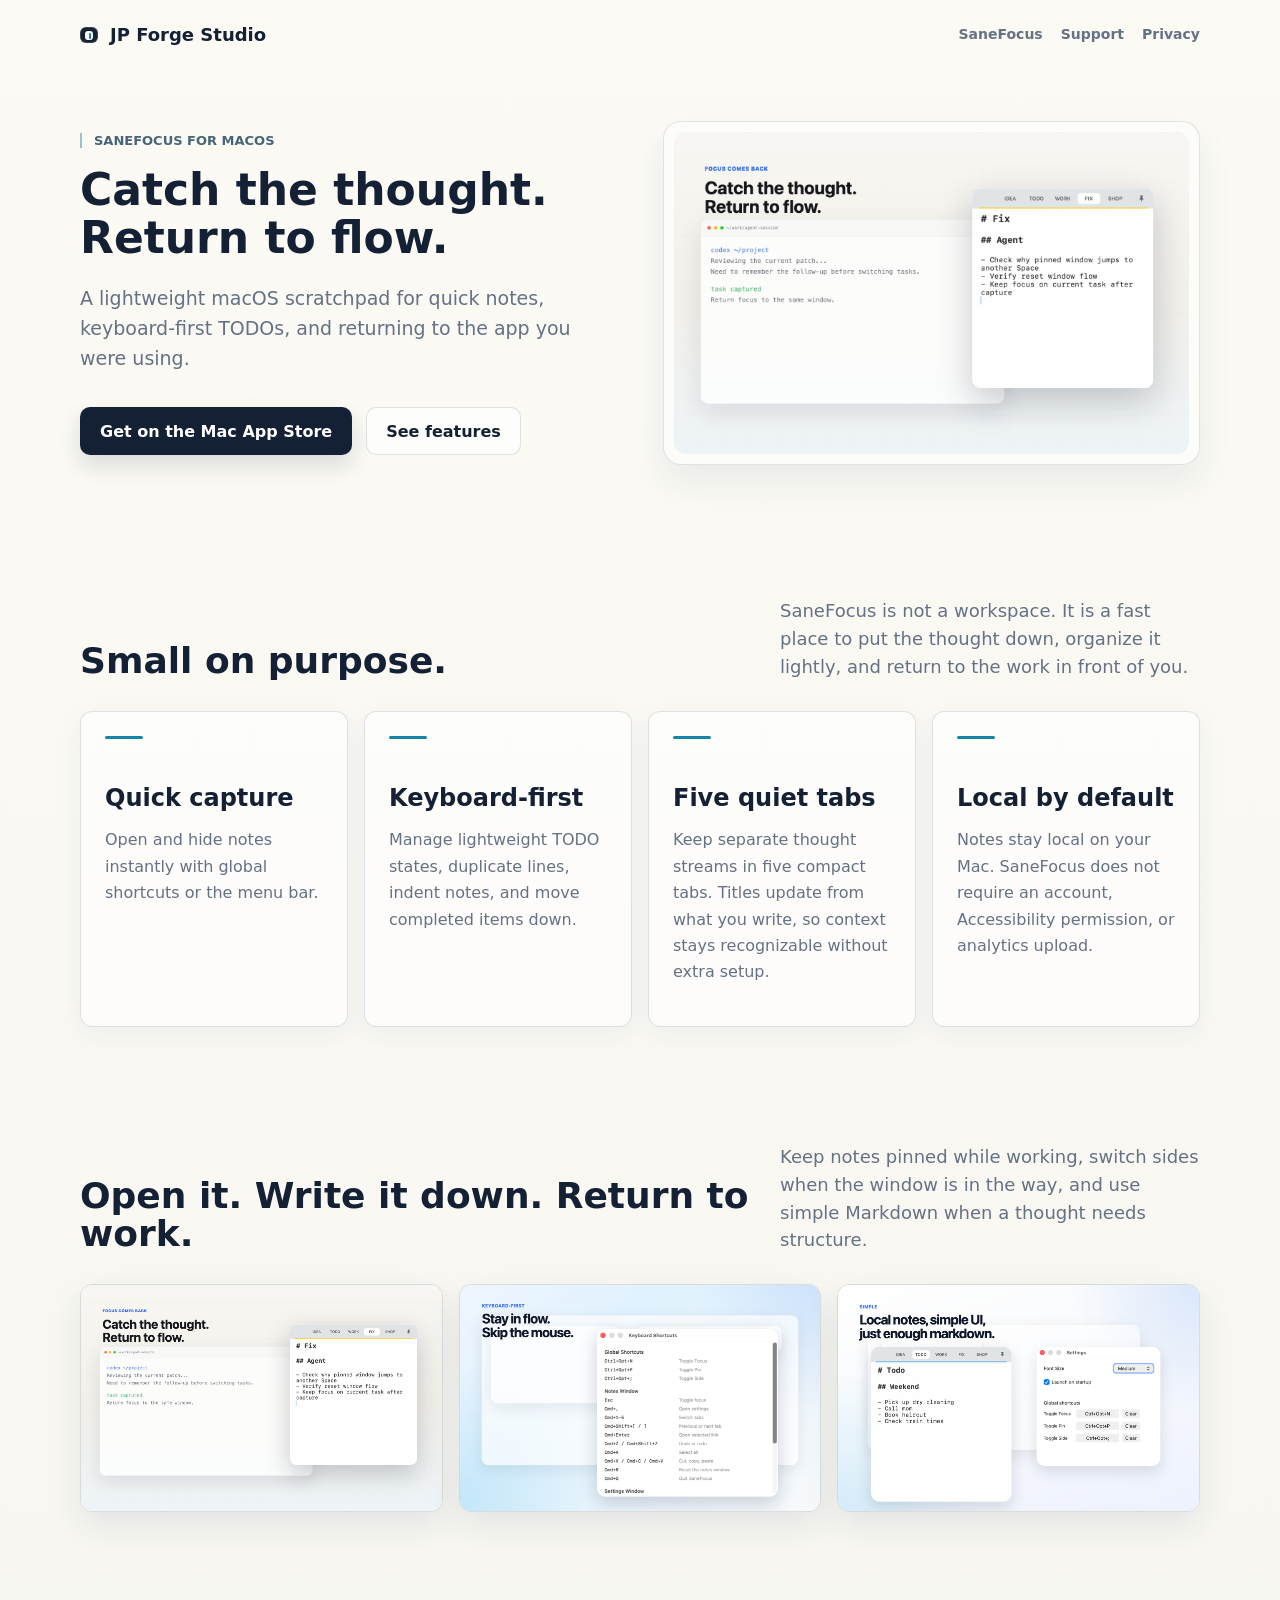
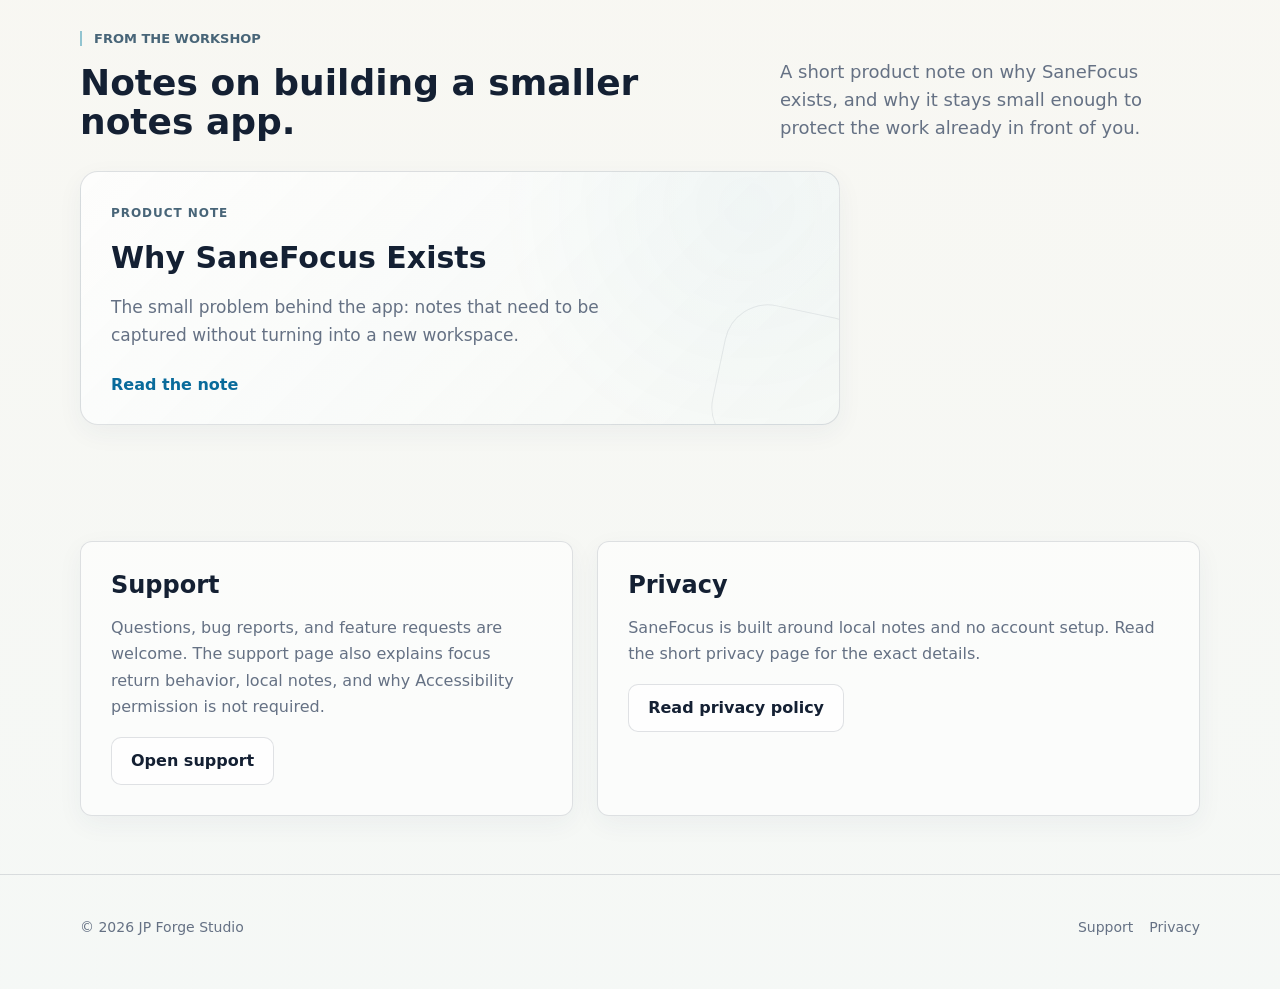
==== commit 5d87f32e: "Add SaneFocus workshop note Link a public Why SaneFocus Exists note from the product page while keep" ====
--- a/sanefocus/index.html
+++ b/sanefocus/index.html
@@ -86,6 +86,30 @@
       </div>
     </section>
 
+    <section class="shell section workshop-section">
+      <div class="section-head">
+        <div>
+          <div class="eyebrow">From the workshop</div>
+          <h2>Notes on building a smaller notes app.</h2>
+        </div>
+        <p>
+          A short product note on why SaneFocus exists, and why it stays small
+          enough to protect the work already in front of you.
+        </p>
+      </div>
+      <div class="workshop-grid single">
+        <a class="workshop-card primary" href="/sanefocus/updates/why-sanefocus-exists/">
+          <span class="workshop-kicker">Product note</span>
+          <h3>Why SaneFocus Exists</h3>
+          <p>
+            The small problem behind the app: notes that need to be captured
+            without turning into a new workspace.
+          </p>
+          <span class="text-link">Read the note</span>
+        </a>
+      </div>
+    </section>
+
     <section class="shell section">
       <div class="split">
         <article class="card">
--- a/styles.css
+++ b/styles.css
@@ -264,7 +264,9 @@
 .feature p,
 .card p,
 .doc p,
-.doc li {
+.doc li,
+.workshop-card p,
+.update-row p {
   color: var(--muted);
   line-height: 1.65;
 }
@@ -298,6 +300,141 @@
   padding: 30px;
 }
 
+.workshop-section {
+  position: relative;
+}
+
+.workshop-grid {
+  display: grid;
+  grid-template-columns: 1.12fr 0.88fr;
+  gap: 18px;
+}
+
+.workshop-grid.single {
+  grid-template-columns: minmax(0, 760px);
+}
+
+.workshop-card {
+  position: relative;
+  min-height: 250px;
+  padding: 30px;
+  overflow: hidden;
+  border: 1px solid var(--line);
+  border-radius: var(--radius-lg);
+  background:
+    linear-gradient(135deg, rgba(255, 255, 255, 0.68), rgba(246, 244, 238, 0.72)),
+    radial-gradient(circle at 86% 14%, rgba(215, 173, 69, 0.16), transparent 34%);
+  box-shadow: var(--shadow-soft);
+  text-decoration: none;
+}
+
+.workshop-card::after {
+  position: absolute;
+  right: -26px;
+  bottom: -34px;
+  width: 146px;
+  height: 146px;
+  border: 1px solid rgba(20, 32, 51, 0.08);
+  border-radius: 44px;
+  transform: rotate(12deg);
+  content: "";
+}
+
+.workshop-card.primary {
+  background:
+    linear-gradient(135deg, rgba(255, 255, 255, 0.74), rgba(245, 248, 246, 0.82)),
+    radial-gradient(circle at 88% 14%, rgba(22, 132, 166, 0.18), transparent 36%);
+}
+
+.workshop-card h3 {
+  max-width: 430px;
+  margin-top: 20px;
+  font-size: 30px;
+}
+
+.workshop-card p {
+  max-width: 510px;
+  margin: 18px 0 0;
+  font-size: 17px;
+}
+
+.workshop-kicker,
+.doc-eyebrow,
+.update-row span {
+  color: #486578;
+  font-size: 12px;
+  font-weight: 900;
+  letter-spacing: 0.08em;
+  text-transform: uppercase;
+}
+
+.text-link {
+  display: inline-flex;
+  margin-top: 26px;
+  color: #096b9b;
+  font-weight: 900;
+}
+
+.doc-eyebrow {
+  margin: 0 0 14px;
+}
+
+.doc-lede {
+  max-width: 690px;
+  margin: 20px 0 30px;
+  font-size: 20px;
+}
+
+.article p {
+  font-size: 17px;
+}
+
+.article-back {
+  margin-top: 38px;
+}
+
+.code-card {
+  margin: 34px 0 38px;
+  padding: 24px;
+  overflow-x: auto;
+  border: 1px solid rgba(63, 76, 96, 0.16);
+  border-radius: var(--radius);
+  background: rgba(20, 32, 51, 0.92);
+  color: #f8f3df;
+  font-size: 14px;
+  line-height: 1.7;
+  box-shadow: var(--shadow-soft);
+}
+
+.update-index {
+  max-width: 900px;
+}
+
+.update-list {
+  display: grid;
+  gap: 14px;
+  margin-top: 34px;
+}
+
+.update-row {
+  display: grid;
+  gap: 8px;
+  padding: 24px;
+  border: 1px solid var(--line);
+  border-radius: var(--radius);
+  background: rgba(255, 255, 255, 0.56);
+  text-decoration: none;
+}
+
+.update-row strong {
+  font-family: var(--font-display);
+  font-size: 25px;
+}
+
+.update-row p {
+  margin: 0;
+}
+
 .doc {
   max-width: 820px;
   margin: 48px auto 92px;
@@ -380,7 +517,8 @@
   }
 
   .feature-grid,
-  .media-grid {
+  .media-grid,
+  .workshop-grid {
     grid-template-columns: 1fr;
   }
 
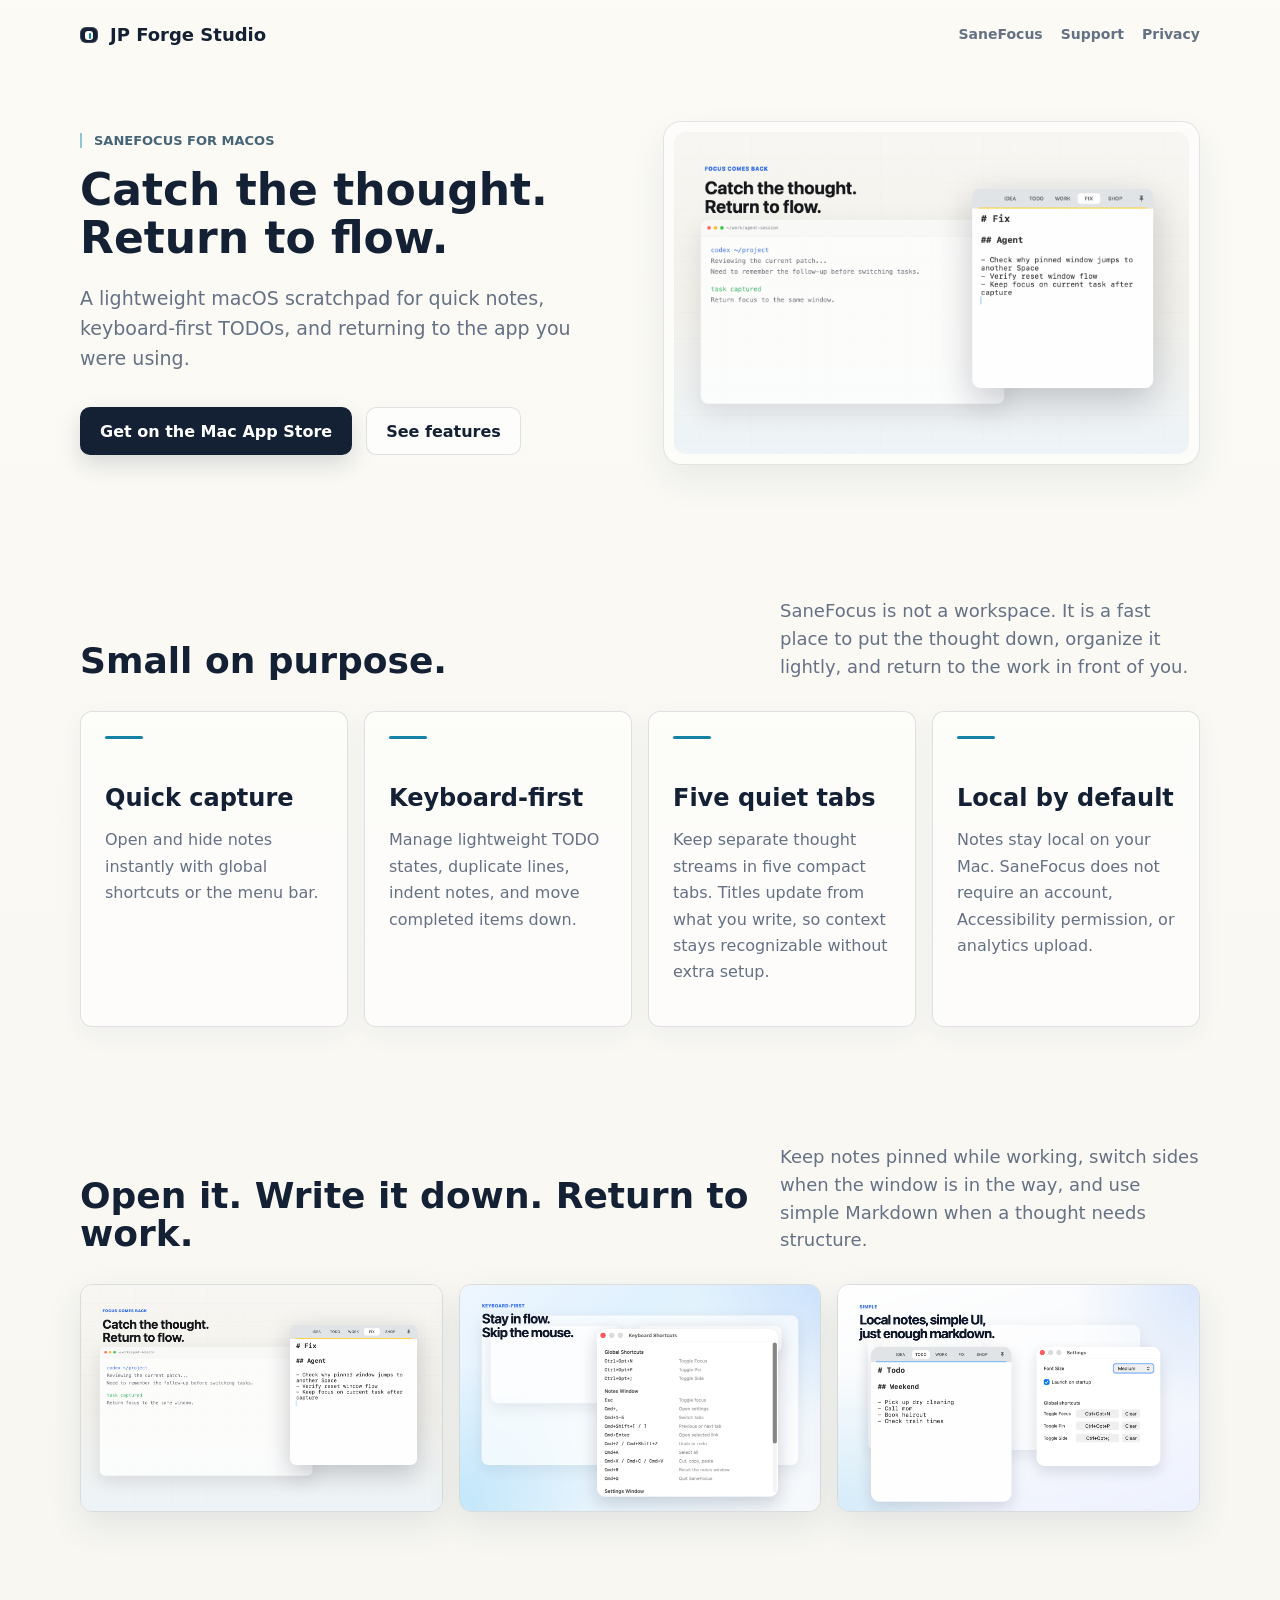
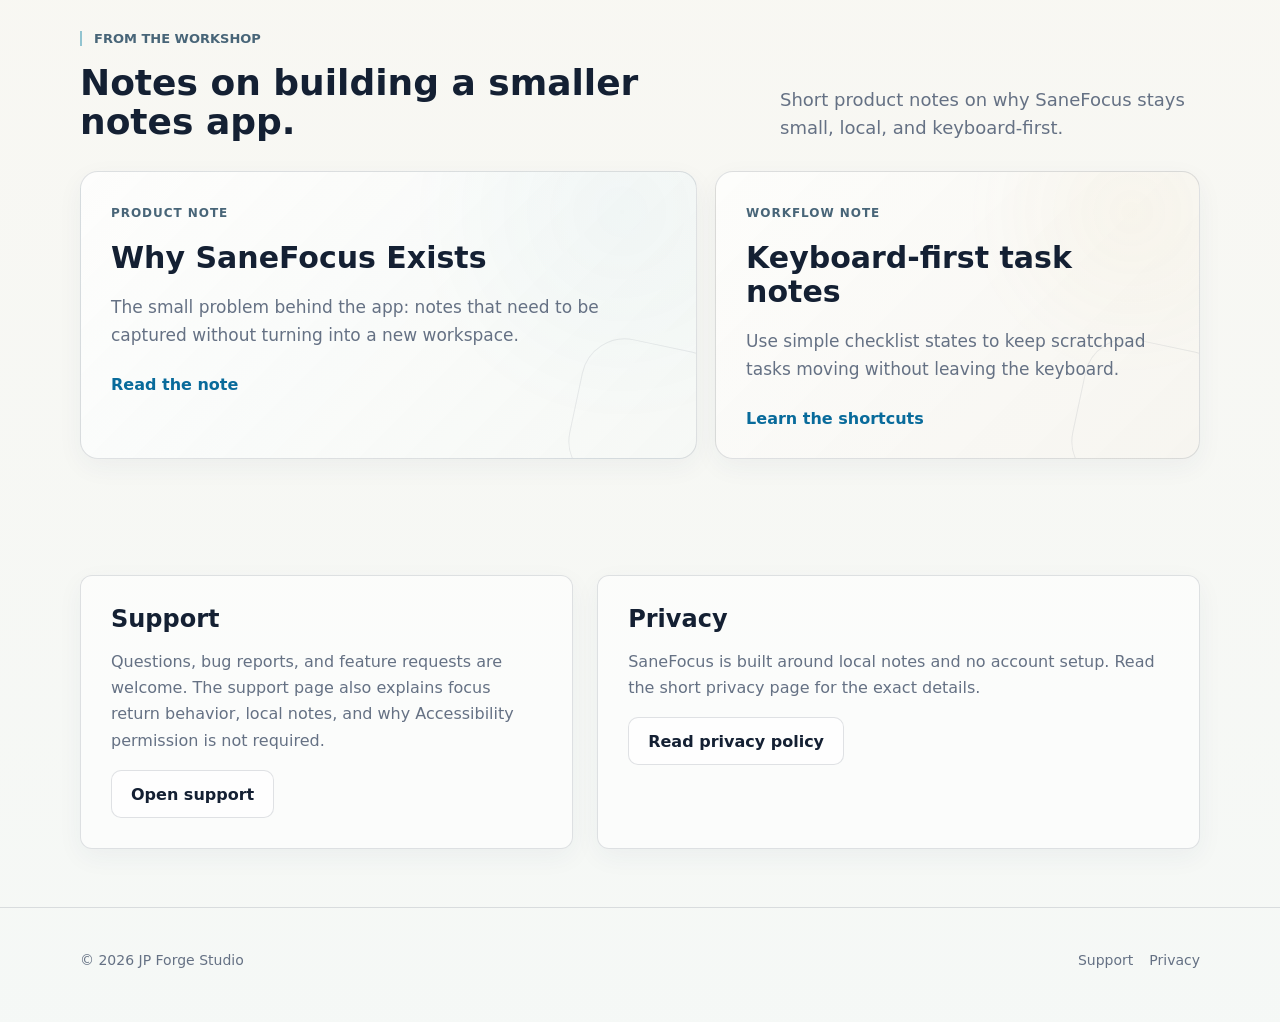
==== commit 577c9bfc: "Add task shortcuts workshop note Document the keyboard-first checklist workflow on the SaneFocus sit" ====
--- a/sanefocus/index.html
+++ b/sanefocus/index.html
@@ -93,11 +93,11 @@
           <h2>Notes on building a smaller notes app.</h2>
         </div>
         <p>
-          A short product note on why SaneFocus exists, and why it stays small
-          enough to protect the work already in front of you.
+          Short product notes on why SaneFocus stays small, local, and
+          keyboard-first.
         </p>
       </div>
-      <div class="workshop-grid single">
+      <div class="workshop-grid">
         <a class="workshop-card primary" href="/sanefocus/updates/why-sanefocus-exists/">
           <span class="workshop-kicker">Product note</span>
           <h3>Why SaneFocus Exists</h3>
@@ -106,6 +106,15 @@
             without turning into a new workspace.
           </p>
           <span class="text-link">Read the note</span>
+        </a>
+        <a class="workshop-card" href="/sanefocus/updates/task-shortcuts/">
+          <span class="workshop-kicker">Workflow note</span>
+          <h3>Keyboard-first task notes</h3>
+          <p>
+            Use simple checklist states to keep scratchpad tasks moving without
+            leaving the keyboard.
+          </p>
+          <span class="text-link">Learn the shortcuts</span>
         </a>
       </div>
     </section>
--- a/styles.css
+++ b/styles.css
@@ -406,6 +406,54 @@
   box-shadow: var(--shadow-soft);
 }
 
+.shortcut-table {
+  display: grid;
+  gap: 10px;
+  margin: 34px 0 38px;
+}
+
+.shortcut-table div {
+  display: grid;
+  grid-template-columns: minmax(160px, auto) 1fr minmax(72px, auto);
+  gap: 18px;
+  align-items: center;
+  padding: 14px 16px;
+  border: 1px solid var(--line);
+  border-radius: var(--radius-sm);
+  background: rgba(255, 255, 255, 0.58);
+}
+
+.shortcut-keys {
+  display: inline-flex;
+  align-items: center;
+  gap: 6px;
+}
+
+kbd {
+  display: inline-flex;
+  min-width: 32px;
+  min-height: 30px;
+  align-items: center;
+  justify-content: center;
+  padding: 0 8px;
+  border: 1px solid rgba(63, 76, 96, 0.2);
+  border-radius: 8px;
+  background: rgba(255, 255, 255, 0.74);
+  box-shadow: 0 2px 0 rgba(20, 32, 51, 0.08);
+  color: var(--ink);
+  font-family: var(--font-body);
+  font-size: 12px;
+  font-weight: 900;
+}
+
+.shortcut-table code,
+.article p code {
+  padding: 2px 6px;
+  border-radius: 6px;
+  background: rgba(20, 32, 51, 0.08);
+  color: var(--ink);
+}
+
 .update-index {
   max-width: 900px;
 }
@@ -523,9 +571,15 @@
   }
 
   .section-head,
+  .shortcut-table div,
   .footer-inner {
     align-items: start;
     flex-direction: column;
+  }
+
+  .shortcut-table div {
+    display: flex;
+    gap: 10px;
   }
 
   .nav {
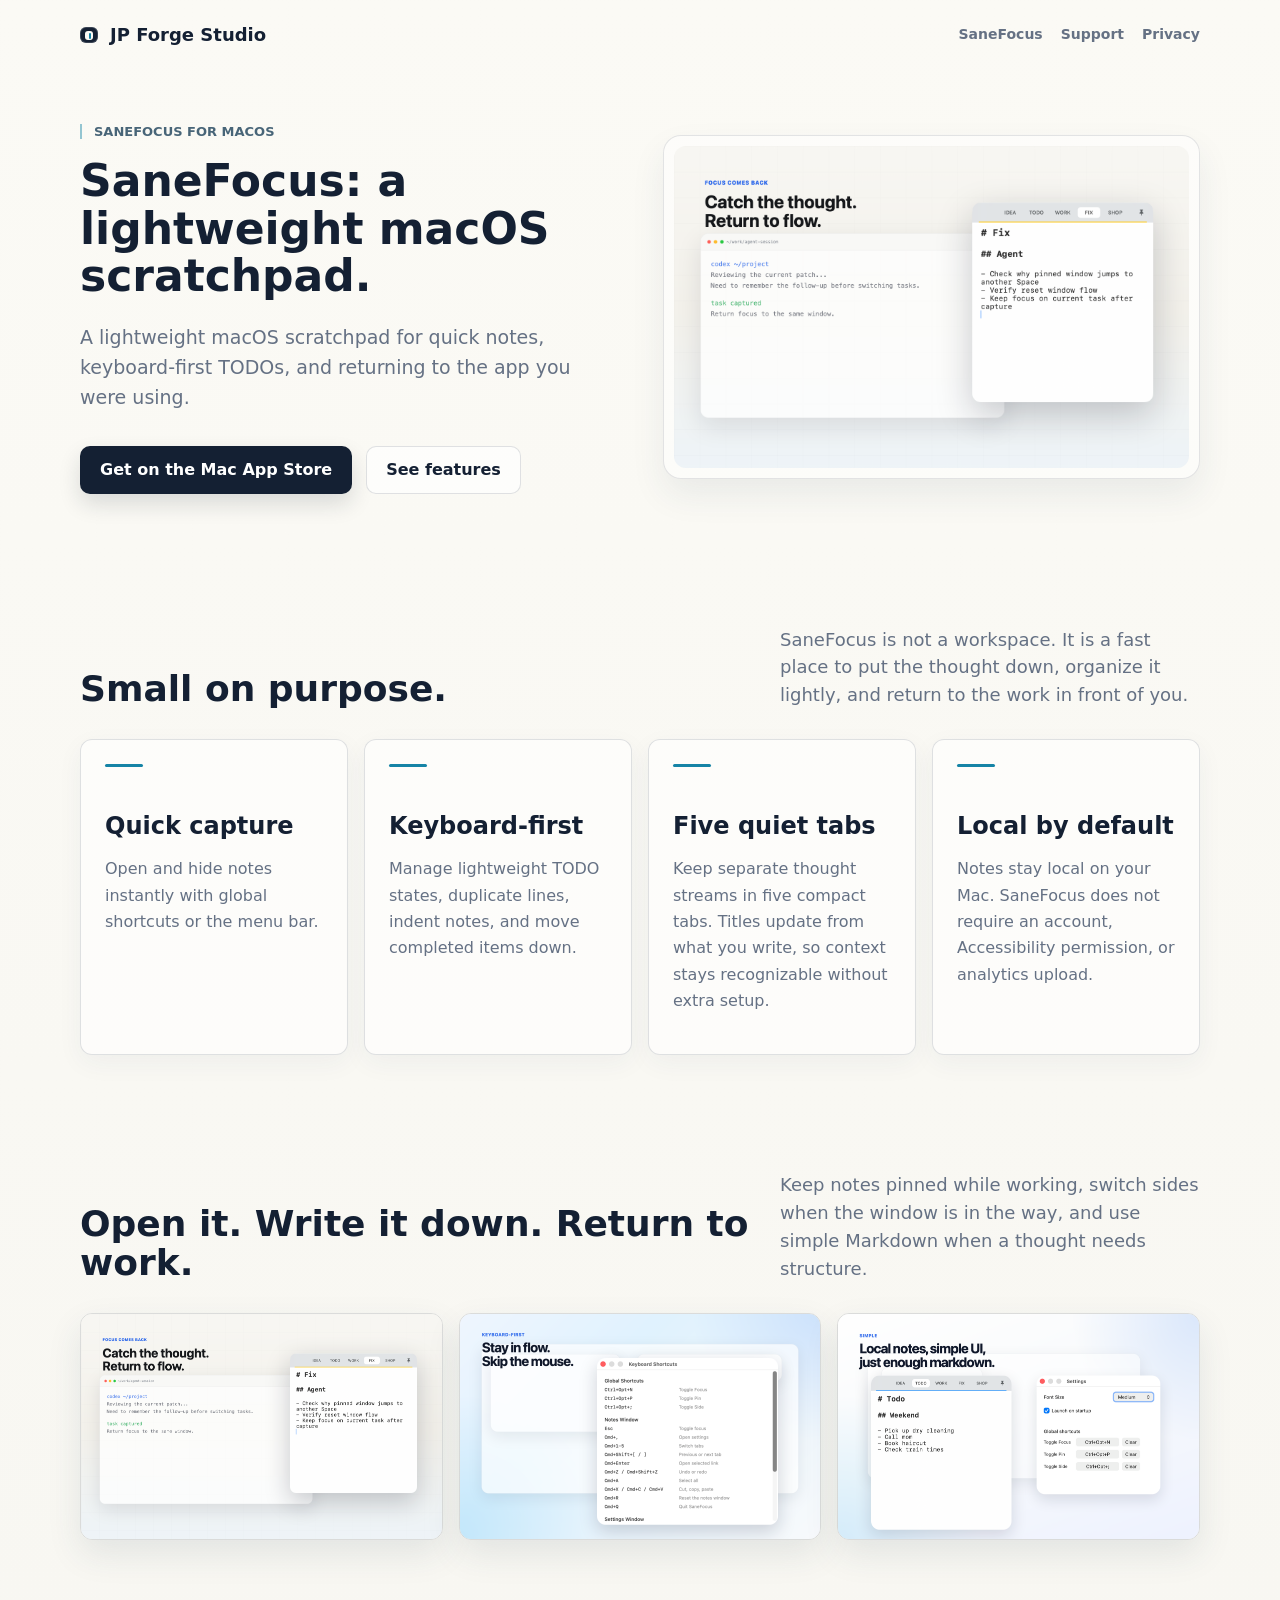
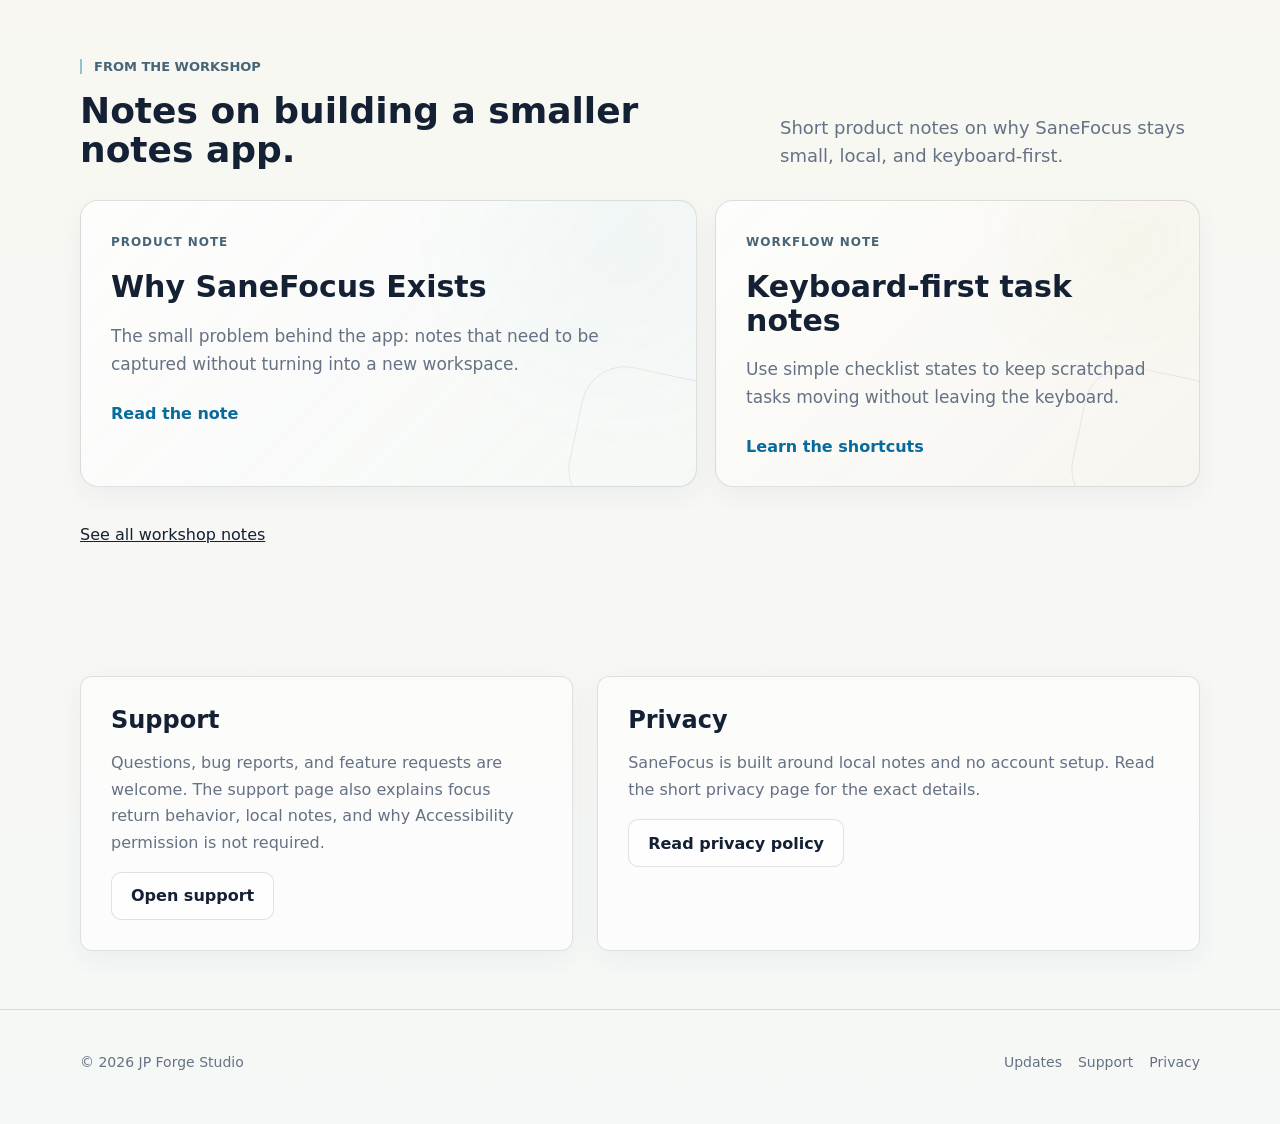
==== commit 20e9f48a: "Improve site SEO metadata" ====
--- a/sanefocus/index.html
+++ b/sanefocus/index.html
@@ -3,10 +3,36 @@
   <head>
     <meta charset="utf-8">
     <meta name="viewport" content="width=device-width, initial-scale=1">
-    <title>SaneFocus - Quick notes, then back to flow</title>
+    <title>SaneFocus - Lightweight macOS Scratchpad</title>
     <meta name="description" content="SaneFocus is a lightweight macOS scratchpad for quick notes, keyboard-first TODOs, and returning to flow.">
+    <link rel="canonical" href="https://jpforgestudio.com/sanefocus/">
+    <meta property="og:title" content="SaneFocus - Lightweight macOS Scratchpad">
+    <meta property="og:description" content="SaneFocus is a lightweight macOS scratchpad for quick notes, keyboard-first TODOs, and returning to flow.">
+    <meta property="og:type" content="website">
+    <meta property="og:url" content="https://jpforgestudio.com/sanefocus/">
+    <meta property="og:image" content="https://jpforgestudio.com/assets/sanefocus/social-preview.png">
+    <meta property="og:site_name" content="JP Forge Studio">
+    <meta name="twitter:card" content="summary_large_image">
+    <meta name="twitter:title" content="SaneFocus - Lightweight macOS Scratchpad">
+    <meta name="twitter:description" content="SaneFocus is a lightweight macOS scratchpad for quick notes, keyboard-first TODOs, and returning to flow.">
+    <meta name="twitter:image" content="https://jpforgestudio.com/assets/sanefocus/social-preview.png">
     <link rel="icon" href="/assets/icons/favicon.svg" type="image/svg+xml">
     <link rel="stylesheet" href="/styles.css">
+    <script type="application/ld+json">
+      {
+        "@context": "https://schema.org",
+        "@type": "SoftwareApplication",
+        "name": "SaneFocus",
+        "applicationCategory": "ProductivityApplication",
+        "operatingSystem": "macOS",
+        "description": "SaneFocus is a lightweight macOS scratchpad for quick notes, keyboard-first TODOs, and returning to flow.",
+        "url": "https://jpforgestudio.com/sanefocus/",
+        "downloadUrl": "https://apps.apple.com/us/app/sanefocus/id6764035093?mt=12",
+        "sameAs": [
+          "https://apps.apple.com/us/app/sanefocus/id6764035093?mt=12"
+        ]
+      }
+    </script>
   </head>
   <body>
     <header class="shell nav">
@@ -24,7 +50,7 @@
     <main class="shell hero">
       <section>
         <div class="eyebrow">SaneFocus for macOS</div>
-        <h1>Catch the thought.<br>Return to flow.</h1>
+        <h1>SaneFocus: a lightweight macOS scratchpad.</h1>
         <p class="lede">
           A lightweight macOS scratchpad for quick notes, keyboard-first TODOs,
           and returning to the app you were using.
@@ -35,7 +61,7 @@
         </div>
       </section>
       <section class="hero-card" aria-label="SaneFocus app preview">
-        <img src="/assets/sanefocus/02-focus-comes-back.png" alt="SaneFocus app screenshot">
+        <img src="/assets/sanefocus/02-focus-comes-back.png" width="1440" height="900" alt="SaneFocus app screenshot">
       </section>
     </main>
 
@@ -80,9 +106,9 @@
         </p>
       </div>
       <div class="media-grid">
-        <img src="/assets/sanefocus/02-focus-comes-back.png" alt="SaneFocus focus restoration screenshot">
-        <img src="/assets/sanefocus/03-keyboard-first.png" alt="SaneFocus keyboard-first screenshot">
-        <img src="/assets/sanefocus/04-simple-local.png" alt="SaneFocus local notes screenshot">
+        <img src="/assets/sanefocus/02-focus-comes-back.png" width="1440" height="900" loading="lazy" alt="SaneFocus focus restoration screenshot">
+        <img src="/assets/sanefocus/03-keyboard-first.png" width="1440" height="900" loading="lazy" alt="SaneFocus keyboard-first screenshot">
+        <img src="/assets/sanefocus/04-simple-local.png" width="1440" height="900" loading="lazy" alt="SaneFocus local notes screenshot">
       </div>
     </section>
 
@@ -117,6 +143,9 @@
           <span class="text-link">Learn the shortcuts</span>
         </a>
       </div>
+      <p class="article-back">
+        <a href="/sanefocus/updates/">See all workshop notes</a>
+      </p>
     </section>
 
     <section class="shell section">
@@ -145,6 +174,7 @@
       <div class="shell footer-inner">
         <span>© 2026 JP Forge Studio</span>
         <div class="footer-links">
+          <a href="/sanefocus/updates/">Updates</a>
           <a href="/sanefocus/support/">Support</a>
           <a href="/sanefocus/privacy/">Privacy</a>
         </div>
--- a/styles.css
+++ b/styles.css
@@ -214,6 +214,7 @@
 .media-grid img {
   display: block;
   width: 100%;
+  height: auto;
   border-radius: var(--radius);
 }
 
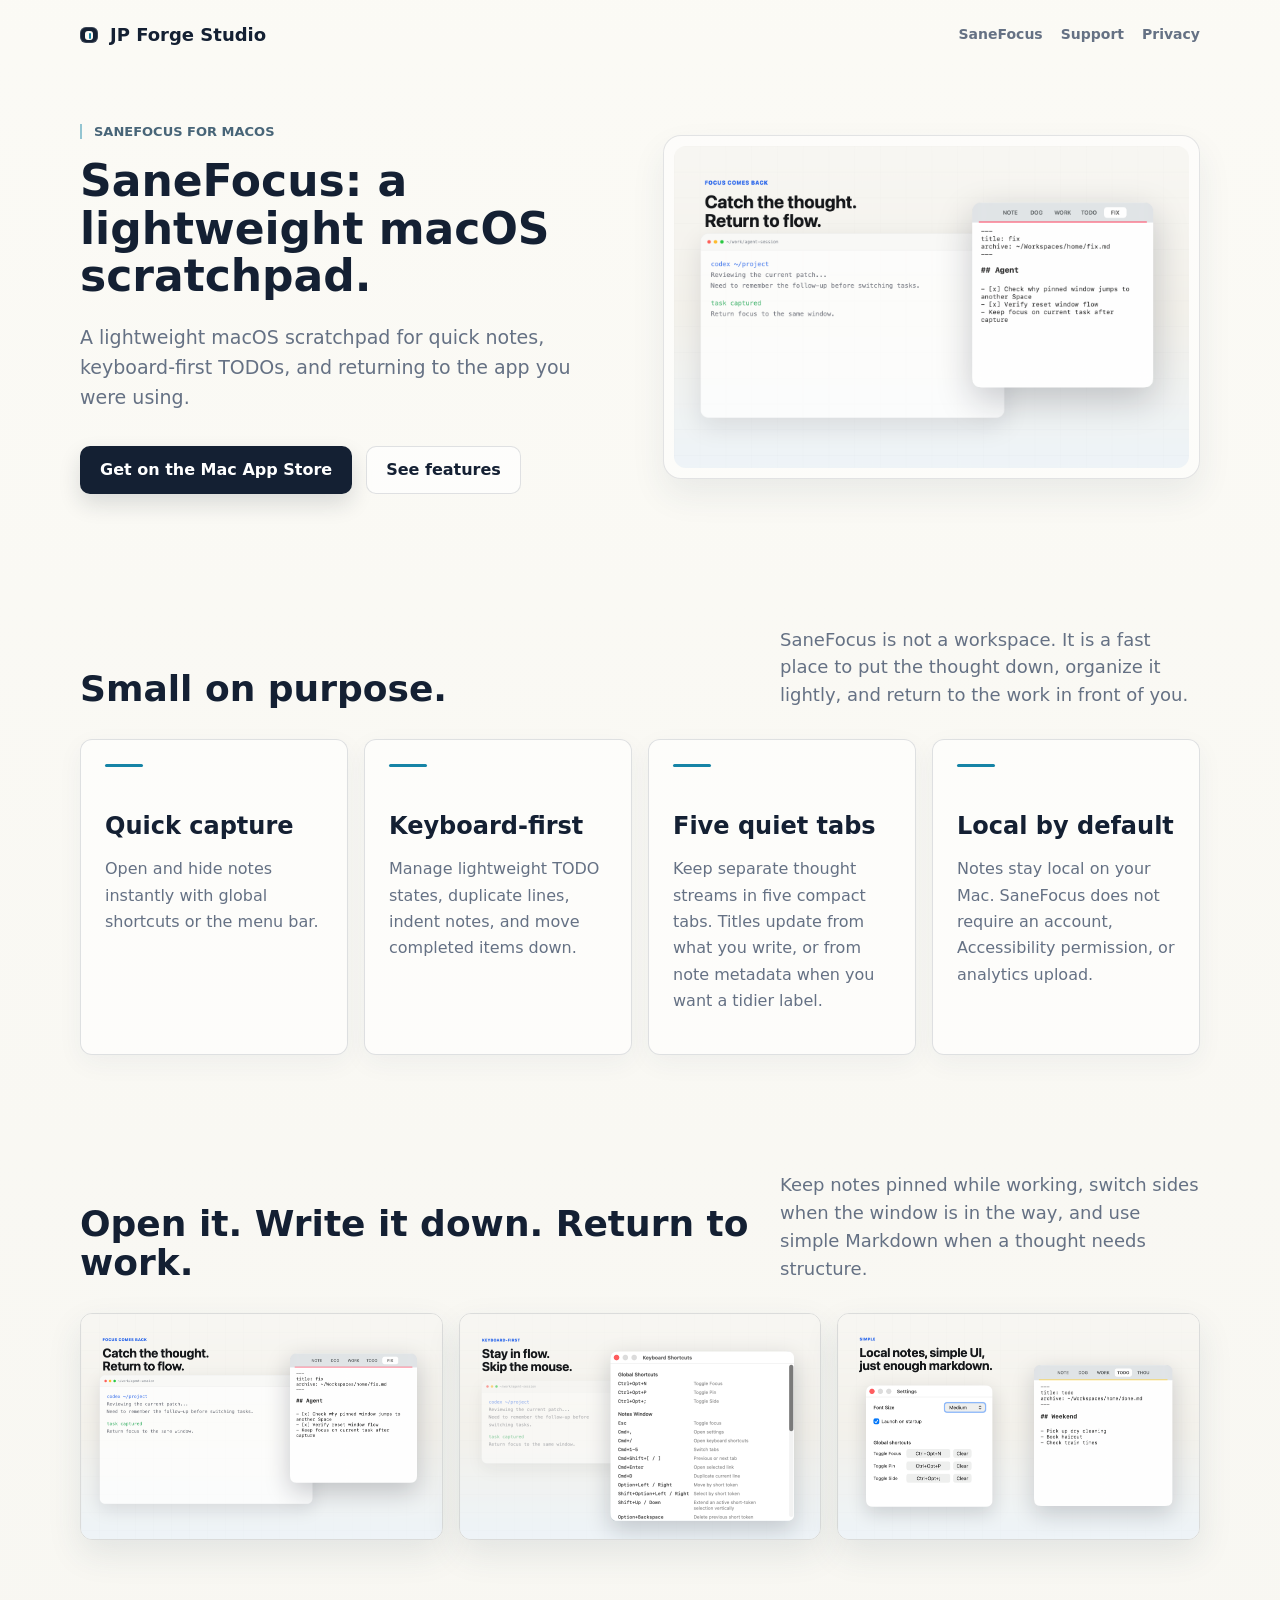
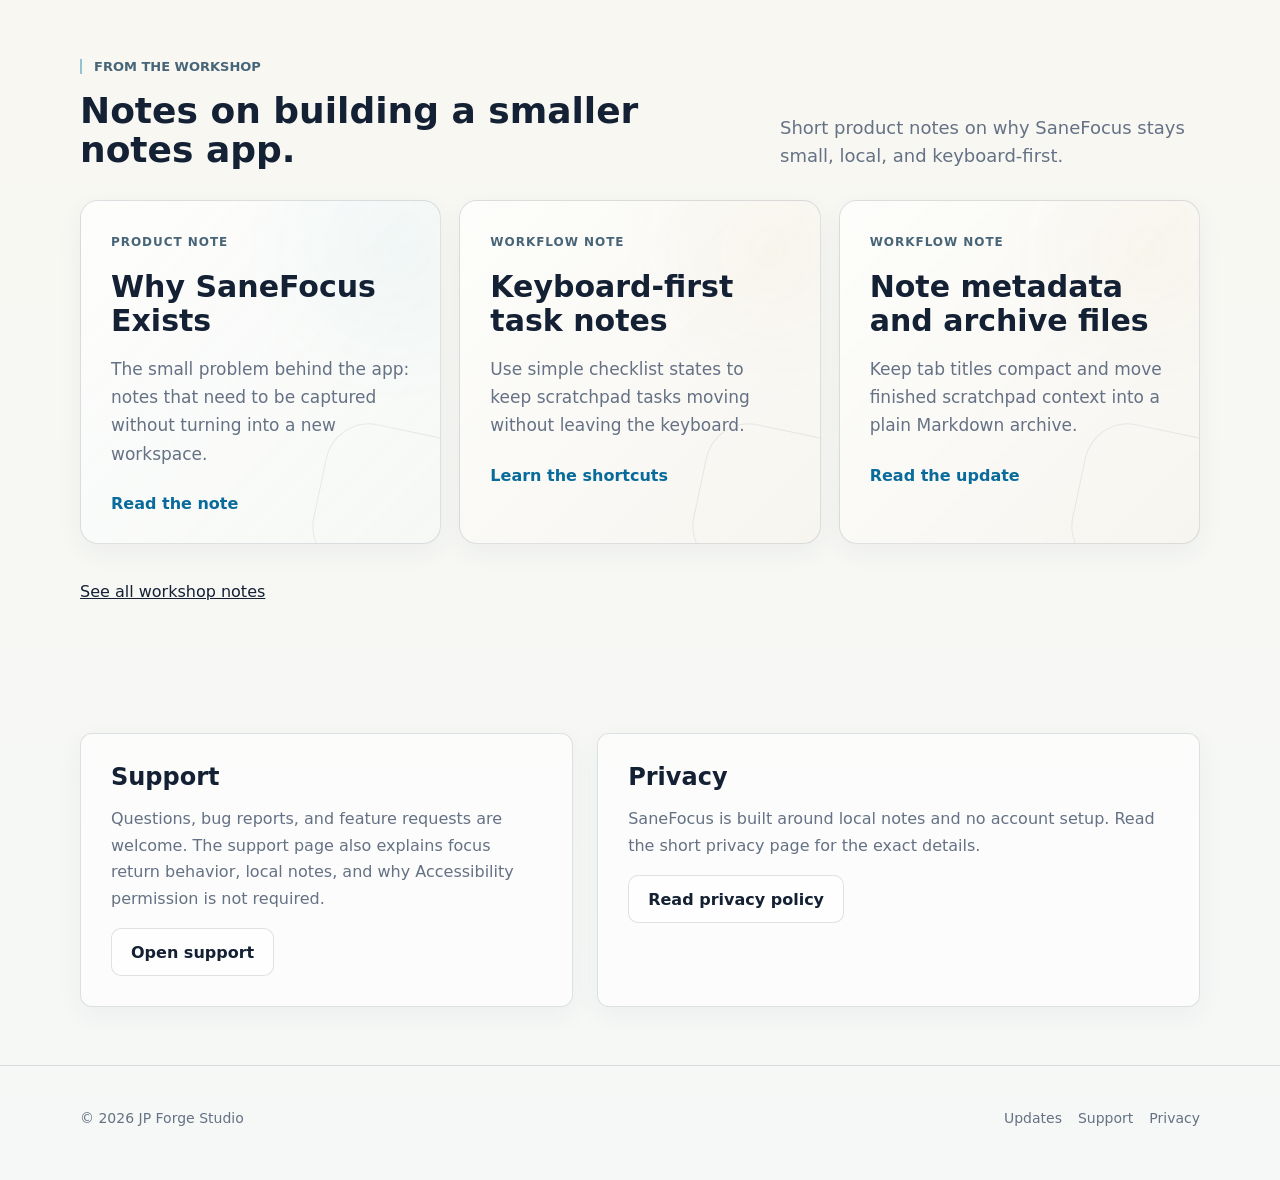
==== commit b6891eea: "Add SaneFocus 1.1 website updates" ====
--- a/sanefocus/index.html
+++ b/sanefocus/index.html
@@ -87,7 +87,7 @@
         <article class="feature">
           <div class="feature-mark"></div>
           <h3>Five quiet tabs</h3>
-          <p>Keep separate thought streams in five compact tabs. Titles update from what you write, so context stays recognizable without extra setup.</p>
+          <p>Keep separate thought streams in five compact tabs. Titles update from what you write, or from note metadata when you want a tidier label.</p>
         </article>
         <article class="feature">
           <div class="feature-mark"></div>
@@ -142,6 +142,15 @@
           </p>
           <span class="text-link">Learn the shortcuts</span>
         </a>
+        <a class="workshop-card" href="/sanefocus/updates/front-matter-archive/">
+          <span class="workshop-kicker">Workflow note</span>
+          <h3>Note metadata and archive files</h3>
+          <p>
+            Keep tab titles compact and move finished scratchpad context into a
+            plain Markdown archive.
+          </p>
+          <span class="text-link">Read the update</span>
+        </a>
       </div>
       <p class="article-back">
         <a href="/sanefocus/updates/">See all workshop notes</a>
--- a/styles.css
+++ b/styles.css
@@ -307,7 +307,7 @@
 
 .workshop-grid {
   display: grid;
-  grid-template-columns: 1.12fr 0.88fr;
+  grid-template-columns: repeat(3, minmax(0, 1fr));
   gap: 18px;
 }
 
@@ -390,6 +390,12 @@
   font-size: 17px;
 }
 
+.article .article-meta {
+  margin: 12px 0 0;
+  color: var(--muted);
+  font-size: 14px;
+}
+
 .article-back {
   margin-top: 38px;
 }
